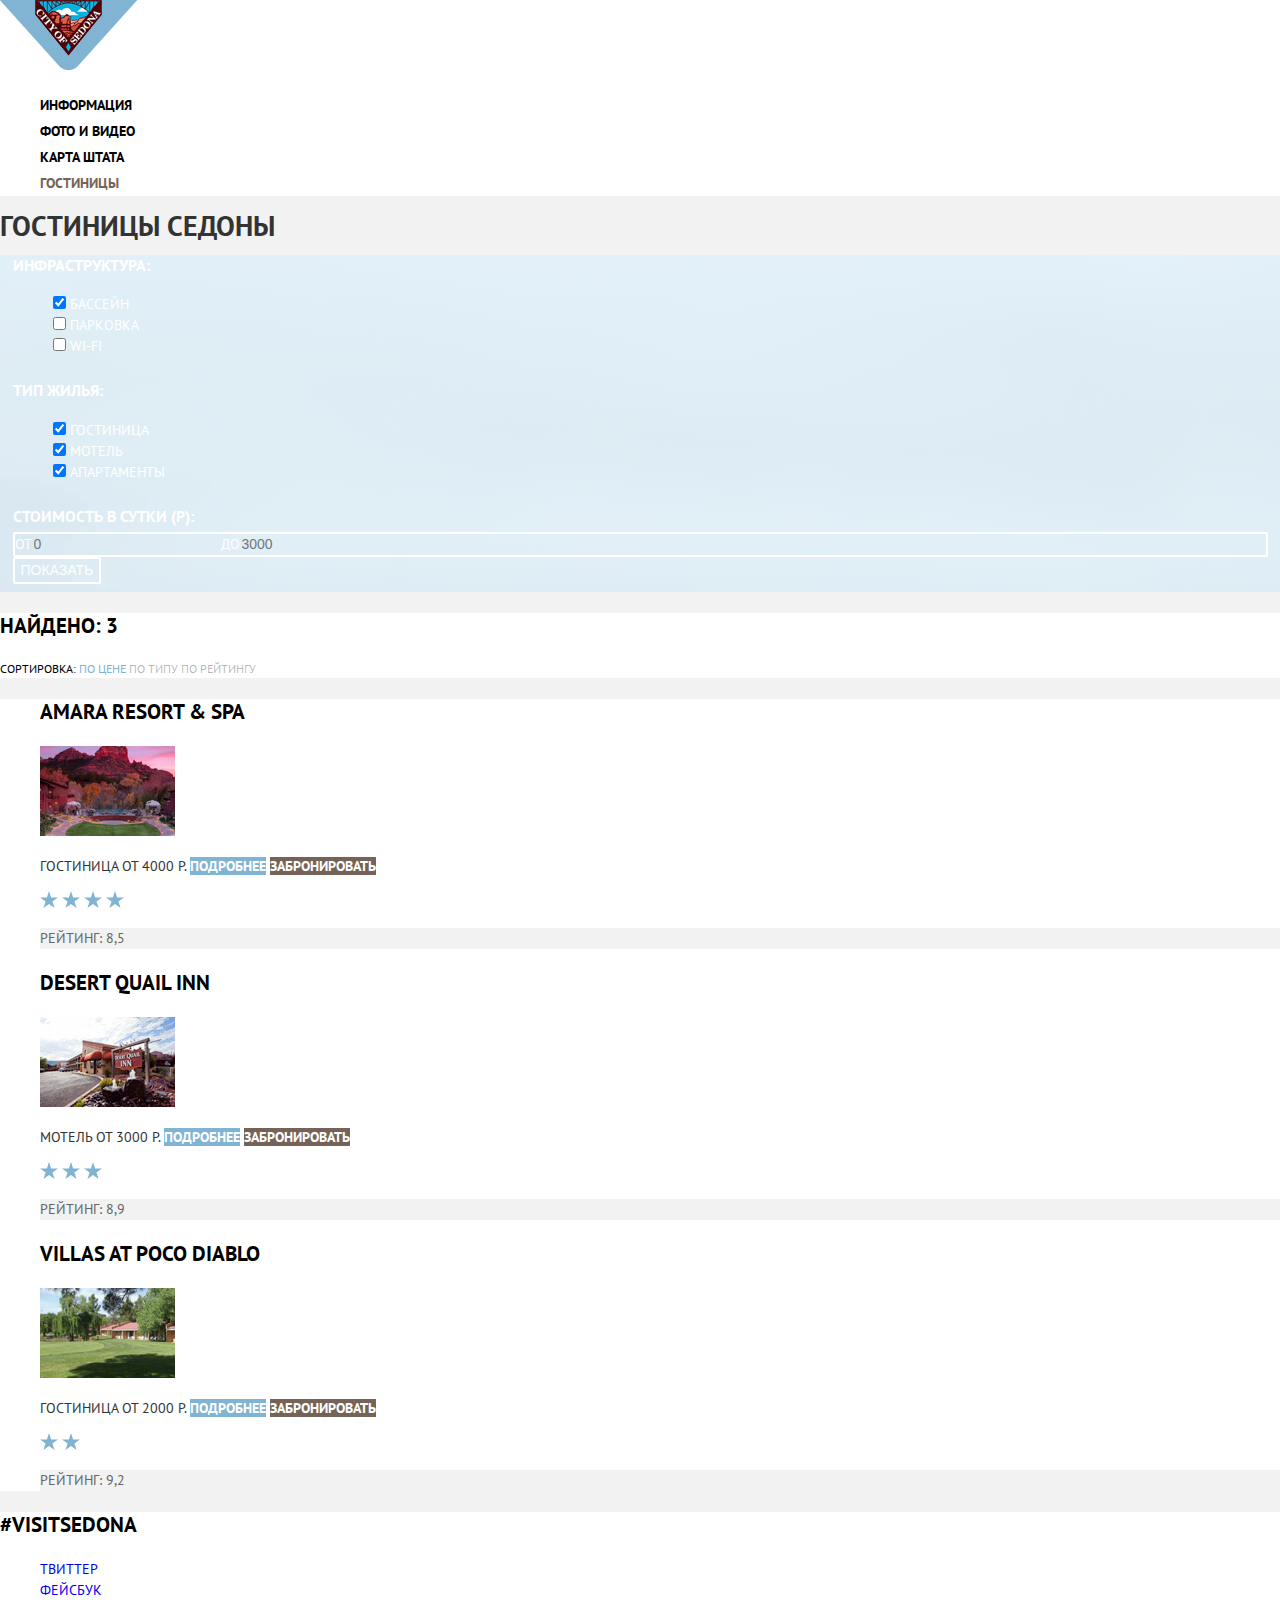
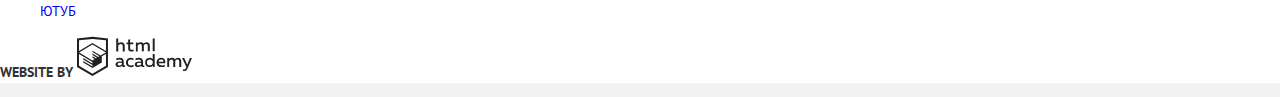
==== hotels.html @ 5ef7c601 "Добавила стили для списка преимуществ, поправила классы, сделала логотип академии инлайновым" ====
<!DOCTYPE html>
<html lang="ru">
  <head>
    <meta charset="utf-8">
    <title>Гостиницы Седоны</title>
    <link href="https://fonts.googleapis.com/css?family=PT+Sans:400,700&amp;subset=cyrillic" rel="stylesheet">
    <link href="css/normalize.css" rel="stylesheet">
    <link href="css/style.css" rel="stylesheet">
  </head>
  <body>
    <header class="main-header">
      <nav class="main-nav">
        <a class="main-header-logo" href="index.html">
          <img src="img/index-logo.png" width="138" height="70" alt="Седона">
        </a>
        <ul class="site-nav">
          <li><a href="#">Информация</a></li>
          <li><a href="#">Фото и видео</a></li>
          <li><a href="#">Карта штата</a></li>
          <li><a class="site-nav-current">Гостиницы</a></li>
        </ul>
      </nav>
    </header>
    <main class="container">
      <h1 class="visually-hidden">Гостиницы Седоны</h1>
      <form class="filter" method="get" action="https://echo.htmlacademy.ru" oninput="priceoutput.value=pricecount.value">
          <fieldset>
            <legend>Инфраструктура:</legend>
            <ul>
              <li class="filter-option">
                <input class="visually-hidden filter-input filter-input-checkbox" type="checkbox" name="pool" id="pool" checked>
                <label for="pool">Бассейн</label>
              </li>
              <li class="filter-option">
                <input class="visually-hidden filter-input filter-input-checkbox" type="checkbox" name="parking" id="parking">
                <label for="parking">Парковка</label>
              </li>
              <li class="filter-option">
                <input class="visually-hidden filter-input filter-input-checkbox" type="checkbox" name="wi-fi" id="wi-fi">
                <label for="wi-fi">Wi-Fi</label>
              </li>
            </ul>
          </fieldset>
          <fieldset>
            <legend>Тип жилья:</legend>
            <ul>
              <li class="filter-option">
                <input class="visually-hidden filter-input filter-input-checkbox" type="checkbox" name="hotel" id="hotel" checked>
                <label for="hotel">Гостиница</label>
              </li>
              <li class="filter-option">
                <input class="visually-hidden filter-input filter-input-checkbox" type="checkbox" name="motel" id="motel" checked>
                <label for="motel">Мотель</label>
              </li>
              <li class="filter-option">
                <input class="visually-hidden filter-input filter-input-checkbox" type="checkbox" name="apartment" id="apartment" checked>
                <label for="apartment">Апартаменты</label>
              </li>
            </ul>
          </fieldset>
          <fieldset>
            <legend>Стоимость в сутки (Р):</legend>
            <div class="prices">
              <label for="min-price">От</label><input type="text" name="min-price" id="min-price" placeholder="0">
              <label for="max-price">До</label><input type="text" name="max-price" id="max-price" placeholder="3000">
            </div>
            <button type="submit" class="filter-button button">Показать</button>
          </fieldset>
        </form>
        <div class="sorting">
          <h3>Найдено: 3</h3>
          <p>Сортировка: <a class="sorting-active" href="#">по цене</a> <a href="#">по типу</a> <a href="#">по рейтингу</a></p>
        </div>
        <ul class ="catalog-list">
          <li class="catalog-item">
            <a href="catalog-item.html">
              <h3 class="catalog-item-caption">Amara Resort &amp; SPA</h3>
              <p class="catalog-item-image">
                <img src="img/amara.jpg" width="135" height="90" alt="Amara Resort &amp; SPA">
              </p>
            </a>
            <p class="catalog-item-price">
              Гостиница от 4000 р.
              <a class="button button-more" href="#">Подробнее</a>
              <a class="button button-book" href="#">Забронировать</a>
            </p>
            <p class="catalog-item-stars">
              <img src="img/star.svg" width="18" height="17" alt="*">
              <img src="img/star.svg" width="18" height="17" alt="*">
              <img src="img/star.svg" width="18" height="17" alt="*">
              <img src="img/star.svg" width="18" height="17" alt="*">
            </p>
            <p class="catalog-item-rating">
              Рейтинг: 8,5
            </p>
          </li>
          <li class="catalog-item">
            <a href="catalog-item.html">
              <h3 class="catalog-item-caption">Desert Quail Inn</h3>
              <p class="catalog-item-image">
                <img src="img/desert.jpg" width="135" height="90" alt="Desert Quail Inn">
              </p>
            </a>
            <p class="catalog-item-price">
              Мотель от 3000 р.
              <a class="button button-more" href="#">Подробнее</a>
              <a class="button button-book" href="#">Забронировать</a>
            </p>
            <p class="catalog-item-stars">
              <img src="img/star.svg" width="18" height="17" alt="*">
              <img src="img/star.svg" width="18" height="17" alt="*">
              <img src="img/star.svg" width="18" height="17" alt="*">
            </p>
            <p class="catalog-item-rating">
              Рейтинг: 8,9
            </p>
          </li>
          <li class="catalog-item">
            <a href="catalog-item.html">
              <h3 class="catalog-item-caption">Villas At Poco Diablo</h3>
              <p class="catalog-item-image">
                <img src="img/villas.jpg" width="135" height="90" alt="Villas At Poco Diablo">
              </p>
            </a>
            <p class="catalog-item-price">
              Гостиница от 2000 р.
              <a class="button button-more" href="#">Подробнее</a>
              <a class="button button-book" href="#">Забронировать</a>
            </p>
            <p class="catalog-item-stars">
              <img src="img/star.svg" width="18" height="17" alt="*">
              <img src="img/star.svg" width="18" height="17" alt="*">
            </p>
            <p class="catalog-item-rating">
              Рейтинг: 9,2
            </p>
          </li>
        </ul>
    </main>
    <footer class="main-footer">
      <p class="footer-hashtag">
        #visitsedona
      </p>
      <div class="footer-social">
        <ul>
          <li><a class="social-button" href="#">Твиттер</a></li>
          <li><a class="social-button" href="#">Фейсбук</a></li>
          <li><a class="social-button" href="#">Ютуб</a></li>
        </ul>
      </div>
      <p class="footer-copyright">
        <b>Website by</b>
        <a href="https://htmlacademy.ru/intensive/htmlcss">
          <svg class="logo-htmlacademy" id="Layer_1" data-name="Layer 1" xmlns="http://www.w3.org/2000/svg" viewBox="0 0 108.08 36.85"><title>logo-htmlacademy-small1</title><path d="M44.61,26.88a2,2,0,0,0,.55-0.1v1.33a3.25,3.25,0,0,1-1.18.21,1.67,1.67,0,0,1-1.67-1,4.84,4.84,0,0,1-3.14,1.08c-1.51,0-2.91-.83-2.91-2.55,0-2.13,2-2.79,3.71-2.79a11.08,11.08,0,0,1,2.17.25v-0.3c0-1-.76-1.77-2.19-1.77a7.42,7.42,0,0,0-3,.64v-1.7a10.21,10.21,0,0,1,3.19-.55c2.36,0,3.81,1.12,3.81,3.65v3a0.54,0.54,0,0,0,.49.59h0.17Zm-6.44-1.13A1.35,1.35,0,0,0,39.63,27h0.11a3.39,3.39,0,0,0,2.41-1V24.58a9.72,9.72,0,0,0-1.81-.21c-1,0-2.16.33-2.16,1.38h0Zm12.36-6.11a5,5,0,0,1,2.57.64V22a4.08,4.08,0,0,0-2.3-.7,2.75,2.75,0,1,0,0,5.49,5,5,0,0,0,2.43-.64v1.71a6.27,6.27,0,0,1-2.76.57A4.21,4.21,0,0,1,46,24.51q0-.21,0-0.41a4.32,4.32,0,0,1,4.18-4.46h0.38Zm12.17,7.24a2,2,0,0,0,.55-0.1v1.33a3.25,3.25,0,0,1-1.18.21,1.67,1.67,0,0,1-1.67-1,4.84,4.84,0,0,1-3.14,1.08c-1.51,0-2.91-.83-2.91-2.55,0-2.13,2-2.79,3.71-2.79a11.08,11.08,0,0,1,2.17.25v-0.3c0-1-.76-1.77-2.19-1.77a7.42,7.42,0,0,0-3,.64v-1.7a10.21,10.21,0,0,1,3.19-.55c2.36,0,3.81,1.12,3.81,3.65v3a0.54,0.54,0,0,0,.49.59h0.17Zm-6.44-1.13A1.35,1.35,0,0,0,57.73,27h0.11a3.39,3.39,0,0,0,2.41-1V24.58a9.72,9.72,0,0,0-1.81-.21c-1.06,0-2.16.33-2.16,1.38h0ZM73,16V28.2H71.35V26.88a3.88,3.88,0,0,1-3.19,1.54,4.4,4.4,0,0,1,0-8.78,3.81,3.81,0,0,1,3,1.3V16H73Zm-4.53,5.22a2.76,2.76,0,1,0,0,5.52A2.86,2.86,0,0,0,71.15,25V23A2.91,2.91,0,0,0,68.49,21.27ZM79,19.64c3.31,0,4.46,2.68,3.92,5.09H76.7c0.21,1.5,1.67,2.11,3.19,2.11a6.11,6.11,0,0,0,2.64-.59v1.6a7.14,7.14,0,0,1-3,.57C77,28.42,74.78,27,74.78,24a4.18,4.18,0,0,1,4-4.39H79Zm0.09,1.54a2.28,2.28,0,0,0-2.44,2.1v0.06H81.3A2,2,0,0,0,79.13,21.18Zm5.73,7V19.87h1.65v1a3.81,3.81,0,0,1,2.78-1.27A2.86,2.86,0,0,1,91.89,21a4.12,4.12,0,0,1,2.91-1.33A3.06,3.06,0,0,1,98,23V28.2h-1.9V23.05a1.59,1.59,0,0,0-1.42-1.75H94.42a2.8,2.8,0,0,0-2.07,1.12V28.2h-1.9V23.05A1.59,1.59,0,0,0,89,21.31H88.8a3,3,0,0,0-2.21,1.29v5.63H84.86Zm21.31-8.33h1.9l-3.91,9.46c-0.9,2.17-2.09,2.86-3.35,2.86a4.76,4.76,0,0,1-1.1-.14V30.46a2.86,2.86,0,0,0,.85.12c0.9,0,1.58-.64,2.07-1.9l0.17-.42-4-8.4h2l2.86,6.29ZM38.73,1.46V6.22a3.81,3.81,0,0,1,2.7-1.14,3.25,3.25,0,0,1,3.44,3.4v5.15H43V8.72a1.81,1.81,0,0,0-1.61-2h-0.3a2.93,2.93,0,0,0-2.32,1.39v5.52h-1.9V1.46h1.9ZM49.94,2.31v3h3V6.91h-3v3.81c0,1.1.5,1.46,1.58,1.46a4.49,4.49,0,0,0,1.69-.33v1.6A6.8,6.8,0,0,1,51,13.8a2.55,2.55,0,0,1-2.86-2.74V6.89H46.58V5.26h1.5V2.74Zm5.4,11.31V5.28H57v1A3.81,3.81,0,0,1,59.77,5a2.86,2.86,0,0,1,2.6,1.33A4.12,4.12,0,0,1,65.28,5,3.06,3.06,0,0,1,68.44,8.4v5.21h-1.9V8.46a1.59,1.59,0,0,0-1.42-1.75H64.89a2.8,2.8,0,0,0-2.07,1.12v5.78h-1.9V8.46A1.59,1.59,0,0,0,59.5,6.71H59.27A3,3,0,0,0,57.06,8v5.63H55.34ZM71.17,1.45H73V13.6H71.17V1.45ZM14.71,0H14.55L0,1.54V28.21l14.55,8.66,14.55-8.66V1.54Zm12.5,27.1L14.55,34.64,1.9,27.12V16.18l12.59,7.5V25L5.86,19.9v1.31l8.68,5.21v1.39L5.87,22.65V24l8.68,5.21,8.75-5.24V18.31L27.2,16V27.12Zm0-12.53-3.48,2-1.6,1L14.51,13v1.31L21,18.23H21l-0.14.09-1,.54-5.37-3.2V17l4.24,2.52-1,.67-3.2-1.9v1.31l2.1,1.24L14.5,22.1,2,14.65,14.51,7.11Zm0-1.32L14.49,5.76,1.91,13.25v-10L14.56,1.92,27.21,3.25v10h0Z" transform="translate(0 -0.02)"/></svg>
        </a>
      </p>
    </footer>
  </body>
</html>
---- css/style.css ----
body {
  margin: 0;
  padding: 0;

  font-family: "PT Sans", "Arial", sans-serif;
  font-size: 14px;
  line-height: 21px;
  font-style: normal;
  font-weight: 400;
  color: #333333;
  text-transform: uppercase;

  background-color: #f2f2f2;
}

/*.visually-hidden {
  position: absolute;

  width: 1px;
  height: 1px;
  margin: -1px;
  border: 0;
  padding: 0;

  clip: rect(0 0 0 0);
  overflow: hidden;
}*/

a {
  text-decoration: none;
}

.main-nav {
  line-height: 26px;
  font-weight: 700;
  color: #000000;

  background-color: #ffffff;
}

.site-nav {
  list-style: none;
}

.site-nav a,
.site-nav a:visited {
  color: #000000;
}

.site-nav a:hover,
.site-nav a:focus {
  color: #81b3d2;
}

.site-nav a:active {
  color: rgba(0, 0, 0, 0.3);
}

a.site-nav-current,
a.site-nav-current:hover,
a.site-nav-current:active {
  color: #766357;
}

.intro b {
  font-size: 21px;
  line-height: 26px;
  font-weight: 700;
  color: #000000;
}

.intro {
  background-color: #ffffff;
}

.intro p {
  line-height: 26px;
}

.features-list {
  list-style: none;
}

.feature-item {
  text-align: center;
}

.feature-item h3 {
  font-style: normal;
  font-weight: bold;
  font-size: 21px;
  line-height: 21px;
  color: #000000;
}

.feature-item-blue,
.feature-item-blue h3 {
  color: #ffffff;
}

.feature-item-blue {
  background-color: #81b3d2;
}

.feature-item-grey {
  background-color: #eeeeee;
}

.feature-item-white {
  background-color: #ffffff;
}

.hotels {
  background-color: #ffffff;
}

.hotels h2 {
  font-size: 30px;
  line-height: 36px;
  font-weight: 700;
  color: #000000;
}

.hotels p {
  line-height: 26px;
}

a.hotel-search {
  font-size: 21px;
  line-height: 26px;
  font-weight: 700;
  color: #ffffff;

  background-color: #766357;
}

a.hotel-search:hover,
a.hotel-search:focus {
  background-color: #604e43;
}

a.hotel-search:active {
  color: rgba(255, 255, 255, 0.3);

  background-color: #503e33;
}

.filter {
  color: #ffffff;

  background-color: #81b3d2;
  background-image: url("../img/filter-bg.jpg");
  background-position: 0 0;
  background-repeat: no-repeat;
}

.filter fieldset {
  border: none;
}

.filter ul {
  list-style: none;
}

.filter legend {
  font-size: 16px;
  line-height: 21px;
  font-weight: 700;
}

.filter-input:hover, {
  color: #ffffff;
}

.filter-input:disabled {
  color: #6a6a6a;
}

.prices {
  border: 2px solid #ffffff;
  border-radius: 2px;
}

.prices input {
  color: #ffffff;

  background: none;
  border: none;
}

.filter-button {
  font-size: 14px;
  line-height: 21px;
  color: #ffffff;
  text-decoration: none;
  text-transform: uppercase;

  background: none;
  border: 2px solid #ffffff;
  border-radius: 2px;
}

.filter-button:hover,
.filter-button:focus {
  color: #000000;
  background: #ffffff;
}

.sorting {
  color: #000000;

  background-color: #ffffff;
}

.sorting h3 {
  font-size: 21px;
  line-height: 26px;
  font-weight: 700;
}

.sorting p {
  font-size: 12px;
  line-height: 18px;
}

.sorting a {
  color: rgba(0, 0, 0, 0.3);
  border-bottom: 1 px dashed ##81b3d2;
}

.sorting a:hover,
.sorting a:focus {
  color: #81b3d2;
  border-bottom: 1 px dashed ##81b3d2;
}

.sorting a:active {
  color: #000000;
}

a.sorting-active {
  color: #81b3d2;
}

.catalog-list {
  list-style: none;

  background-color: #ffffff;
}

.catalog-item h3 {
  font-size: 21px;
  line-height: 26px;
  font-weight: 700;
}

.catalog-item a {
  color: #000000;
}

.catalog-item a:hover,
.catalog-item a:focus {
  color: #81b3d2;
}

.catalog-item a:active {
  color: rgba(0, 0, 0, 0.3);
}

.catalog-item .button {
  color: #ffffff;
  font-weight: 700;
}

.catalog-item .button:visited {
  color: #ffffff;
}

.catalog-item .button:active {
  color: rgba(255, 255, 255, 0.3);
}

.button-more {
  background-color: #81b3d2;
}

.button-more:hover {
  background-color: #669ec0;
}

.button-book {
  background-color: #766357;
}

.button-book:hover {
  background-color: #604e43;
}

.catalog-item-rating {
  color: #666666;

  background-color: #f2f2f2;
}

footer {
  background-color: #ffffff;
}

.footer-hashtag {
  font-size: 21px;
  line-height: 26px;
  font-weight: 700;
  color: #000000;
}

.footer-social ul {
  list-style: none;
}

.logo-htmlacademy {
  width: 115px;
  height: 41px;
  fill: #231f20;
}

.logo-htmlacademy:hover {
  fill: #81b3d2;
}

.logo-htmlacademy:active {
  fill: #bdbbbc;
  opacity: 0.3;
}

.modal-search {
  line-height: 26px;
  font-weight: 700;
  color: #000000;

  background-color: #ffffff;
}

.login-form input[type="text"],
.login-form input[type="number"] {
  font: inherit;
  color: #000000;
  text-transform: uppercase;

  background-color: #f2f2f2;
  border: 2px solid #f2f2f2;
}

.login-form input:hover {
  background-color: #ebebeb;
  border-color: #ebebeb;
}

.login-form input:focus {
  background-color: #ffffff;
  border-color: #e5e5e5;
}

.modal-button {
  font-size: 21px;
  line-height: 26px;
  font-weight: 700;
  color: #ffffff;
  text-decoration: none;
  text-transform: uppercase;

  background-color: #81b3d2;
  border: none;
}

.modal-button:hover,
.modal-button:focus {
  background-color: #669ec0;
}

.modal-button:active {
  color: rgba(255, 255, 255, 0.3);

  background-color: #5496bd;
}
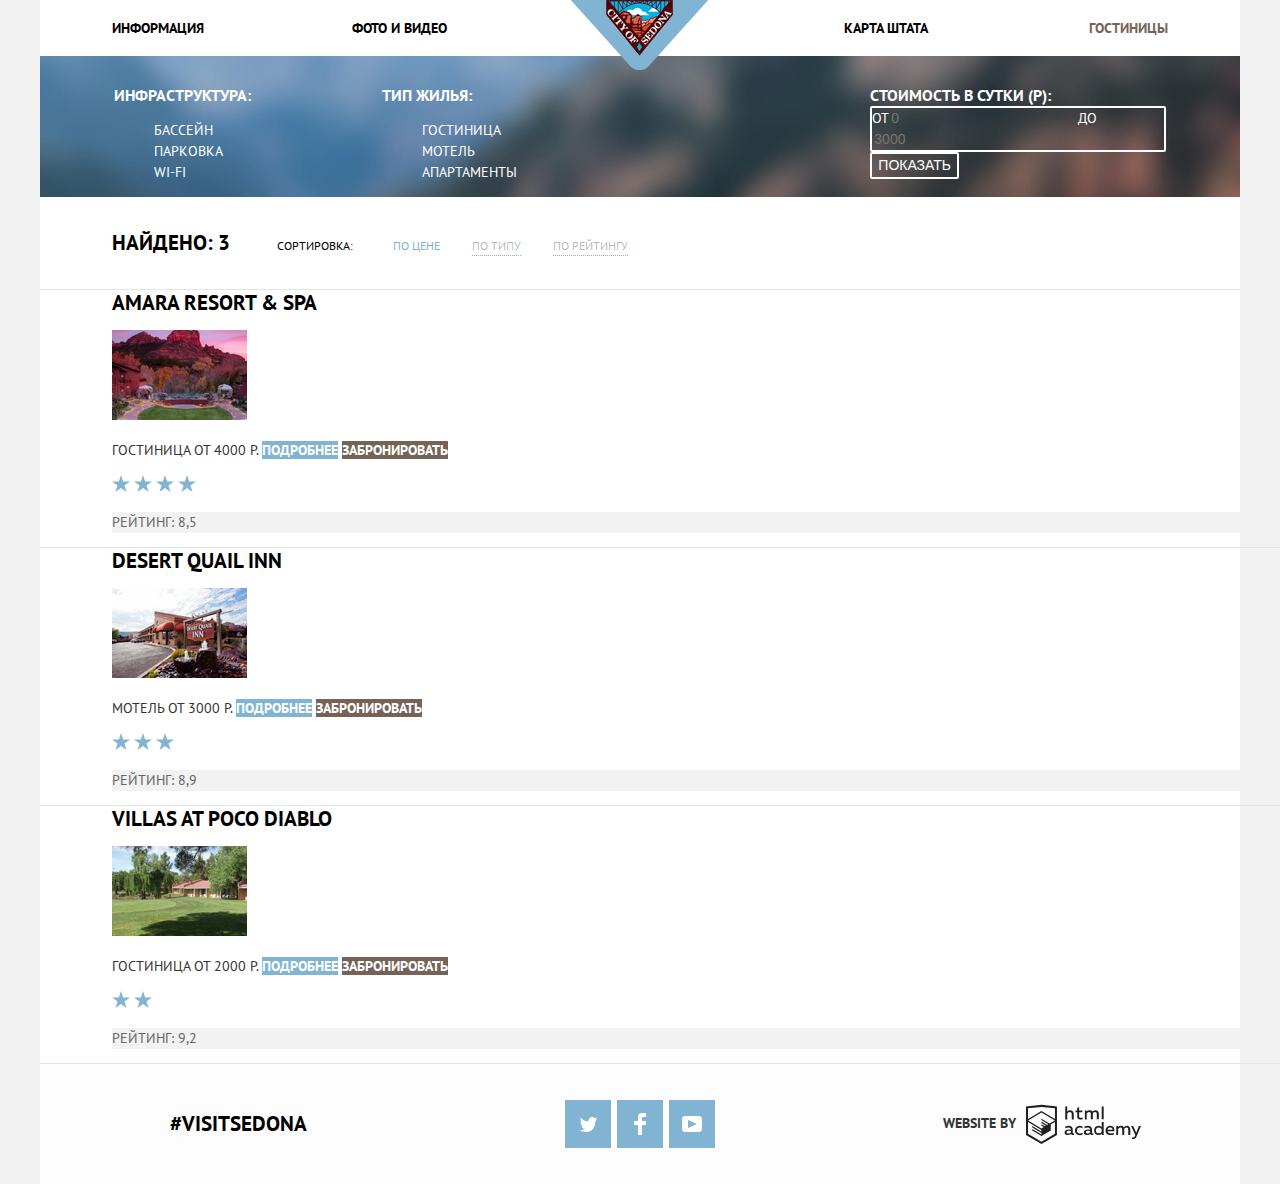
==== commit 09eb492f: "Закончила сетки блоков на странице гостиниц" ====
--- a/hotels.html
+++ b/hotels.html
@@ -143,9 +143,9 @@
       </p>
       <div class="footer-social">
         <ul>
-          <li><a class="social-button" href="#">Твиттер</a></li>
-          <li><a class="social-button" href="#">Фейсбук</a></li>
-          <li><a class="social-button" href="#">Ютуб</a></li>
+          <li><a class="social-button social-button-tw" href="#">Твиттер</a></li>
+          <li><a class="social-button social-button-fb" href="#">Фейсбук</a></li>
+          <li><a class="social-button social-button-yt" href="#">Ютуб</a></li>
         </ul>
       </div>
       <p class="footer-copyright">
--- a/css/style.css
+++ b/css/style.css
@@ -13,7 +13,7 @@
   background-color: #f2f2f2;
 }
 
-/*.visually-hidden {
+.visually-hidden {
   position: absolute;
 
   width: 1px;
@@ -24,22 +24,69 @@
 
   clip: rect(0 0 0 0);
   overflow: hidden;
-}*/
+}
 
 a {
   text-decoration: none;
 }
 
+header {
+  min-width: 768px;
+  max-width: 1200px;
+  margin: 0 auto;
+}
+
 .main-nav {
-  line-height: 26px;
-  font-weight: 700;
-  color: #000000;
-
-  background-color: #ffffff;
+  position: relative;
+  min-height: 56px;
+
+  line-height: 26px;
+  font-weight: 700;
+  color: #000000;
+
+  background-color: #ffffff;
+}
+
+.main-header-logo {
+  display: block;
+  position: absolute;
+  top: 0;
+  left: calc(50% - 69px);
 }
 
 .site-nav {
+  display: flex;
+  justify-content: space-between;
+  align-items: center;
+  min-height: 56px;
+  margin-top: 0;
+  margin-bottom: 0;
+  padding: 0 0;
+
   list-style: none;
+}
+
+.site-nav li {
+  width: 20%;
+}
+
+.site-nav li:first-of-type {
+  margin-left: 6%;
+  margin-right: 0;
+}
+
+.site-nav li:nth-of-type(3){
+  margin-left: 8%;
+  margin-right: 0;
+
+  text-align: right;
+}
+
+.site-nav li:last-of-type {
+  margin-left: 0;
+  margin-right: 6%;
+
+  text-align: right;
 }
 
 .site-nav a,
@@ -62,30 +109,139 @@
   color: #766357;
 }
 
+.intro {
+  text-align: center;
+  padding-bottom: 52px;
+
+  background-color: #ffffff;
+}
+
 .intro b {
+  display: block;
+  margin: 0 auto;
+  margin-bottom: 35px;
+  padding: 0 0;
+  width: 450px;
+
   font-size: 21px;
   line-height: 26px;
   font-weight: 700;
   color: #000000;
 }
 
-.intro {
-  background-color: #ffffff;
-}
-
 .intro p {
-  line-height: 26px;
+  margin: 0 auto;
+  padding: 0 0;
+  line-height: 26px;
+}
+
+.intro::before {
+  content: "";
+  display: block;
+  min-width: 768px;
+  max-width: 1200px;
+  height: 510px;
+  margin-bottom: 63px;
+
+  background-color: #81b3d2;
+  background-image: url("../img/intro-text.png"),
+                    url("../img/intro-shape.png"),
+                    url("../img/intro-bg.jpg");
+  background-size: auto auto,
+                   contain,
+                   cover;
+  background-position: 50% 76px,
+                       50% 100%,
+                       50% 0;
+  background-repeat: no-repeat,
+                     no-repeat,
+                     no-repeat;
 }
 
 .features-list {
+  display: flex;
+  justify-content: center;
+  flex-wrap: wrap;
+  min-width: 768px;
+  max-width: 1200px;
+  margin: 0 auto;
+  padding: 0 0;
+
   list-style: none;
+  background-color: #eeeeee;
+}
+
+.extra-features {
+  display: flex;
+  justify-content: center;
+  min-width: 768px;
+  max-width: 1200px;
+  margin: 0 auto;
+  padding: 0 0;
+
+  list-style: none;
+  background-color: #ffffff;
+}
+
+.features-list::before {
+  content: "";
+  display: block;
+  width: 67%;
+  min-height: 256px;
+
+  background-image: url("../img/item-1.jpg");
+  background-size: cover;
+  background-repeat: no-repeat;
+}
+
+.features-list::after {
+  content: "";
+  display: block;
+  order: 1;
+  width: 67%;
+  min-height: 256px;
+
+  background-image: url("../img/item-2.jpg");
+  background-size: cover;
+  background-repeat: no-repeat;
 }
 
 .feature-item {
+  width: 33%;
+  min-height: 256px;
+
   text-align: center;
 }
 
+.feature-item:first-child {
+  order: -1;
+}
+
+.feature-item:nth-child(2) {
+  width: 100%;
+}
+
+.feature-item:nth-child(3) {
+  order: 2;
+}
+
+.feature-item:nth-child(4) {
+  order: 3;
+}
+
+.feature-item:nth-child(5) {
+  order: 4;
+}
+
+.feature-item:nth-child(6) {
+  order: 5;
+}
+
 .feature-item h3 {
+  margin: 50px auto 0;
+  padding: 0 0;
+  width: 160px;
+
   font-style: normal;
   font-weight: bold;
   font-size: 21px;
@@ -98,6 +254,12 @@
   color: #ffffff;
 }
 
+.feature-item p {
+  margin: 0 0;
+  margin-top: 32px;
+  padding: 0 40px;
+}
+
 .feature-item-blue {
   background-color: #81b3d2;
 }
@@ -106,15 +268,67 @@
   background-color: #eeeeee;
 }
 
-.feature-item-white {
-  background-color: #ffffff;
+.extra-features .feature-item {
+  width: 33%;
+  min-height: 330px;
+
+  background-color: #ffffff;
+}
+
+.extra-features .feature-item h3 {
+  margin-top: 0;
+}
+
+.feature-item-living::before {
+  content: "";
+  display: block;
+  margin: 60px auto 32px;
+  width: 75px;
+  height: 75px;
+
+  background-image: url("../img/icon-1.svg");
+  background-size: contain;
+  background-repeat: no-repeat;
+}
+
+.feature-item-food::before {
+  content: "";
+  display: block;
+  margin: 60px auto 32px;
+  width: 75px;
+  height: 75px;
+
+  background-image: url("../img/icon-3.svg");
+  background-size: contain;
+  background-repeat: no-repeat;
+}
+
+.feature-item-souvenirs::before {
+  content: "";
+  display: block;
+  margin: 60px auto 32px;
+  width: 75px;
+  height: 75px;
+
+  background-image: url("../img/icon-2.svg");
+  background-size: contain;
+  background-repeat: no-repeat;
 }
 
 .hotels {
+  margin: 0 0;
+  padding: 0 0;
+  padding-top: 55px;
+
+  text-align: center;
+
   background-color: #ffffff;
 }
 
 .hotels h2 {
+  margin: 0 0;
+  padding: 0 0;
+
   font-size: 30px;
   line-height: 36px;
   font-weight: 700;
@@ -122,10 +336,21 @@
 }
 
 .hotels p {
+  margin: 30px auto 50px;
+  padding: 0 0;
+  width: 440px;
+
   line-height: 26px;
 }
 
 a.hotel-search {
+  display: block;
+  width: 568px;
+  min-height: 20px;
+  margin: 0 auto;
+  padding: 33px 0;
+  vertical-align: middle;
+
   font-size: 21px;
   line-height: 26px;
   font-weight: 700;
@@ -145,17 +370,63 @@
   background-color: #503e33;
 }
 
+.map {
+  position: relative;
+  margin: 0 0;
+  padding: 0 0;
+  min-width: 768px;
+  max-width: 1200px;
+  min-height: 473px;
+  text-align: center;
+}
+
+.map img {
+  display: block;
+  position: absolute;
+  min-width: 768px;
+  max-width: 1200px;
+  left: 50%;
+  margin-left: -600px;
+  overflow: hidden;
+}
+
+.container {
+  margin: 0 auto;
+  min-width: 768px;
+  max-width: 1200px;
+}
+
 .filter {
+  display: flex;
+  justify-content: left;
+  padding: 29px 6% 0;
+
   color: #ffffff;
 
   background-color: #81b3d2;
   background-image: url("../img/filter-bg.jpg");
-  background-position: 0 0;
+  background-size: cover;
+  background-position: 50% 50%;
   background-repeat: no-repeat;
 }
 
 .filter fieldset {
+  padding: 0 0;
   border: none;
+}
+
+.filter fieldset:first-of-type {
+  width: 160px;
+}
+
+.filter fieldset:nth-of-type(2) {
+  width: 160px;
+  margin-left: 10%;
+}
+
+.filter fieldset:last-of-type {
+  margin-left: auto;
+  width: 28%;
 }
 
 .filter ul {
@@ -177,6 +448,7 @@
 }
 
 .prices {
+  min-width: 218px;
   border: 2px solid #ffffff;
   border-radius: 2px;
 }
@@ -207,48 +479,87 @@
 }
 
 .sorting {
-  color: #000000;
+  display: flex;
+  align-items: baseline;
+  margin: 0 0;
+  padding: 33px 6%;
+
+  color: #000000;
+  border-bottom: 1px solid #e5e5e5;
 
   background-color: #ffffff;
 }
 
 .sorting h3 {
+  margin: 0 0;
+  padding: 0 0;
+  min-width: 150px;
+
   font-size: 21px;
   line-height: 26px;
   font-weight: 700;
 }
 
 .sorting p {
+  display: flex;
+  margin: 0 0;
+  margin-left: 15px;
+  padding: 0 0;
+
   font-size: 12px;
   line-height: 18px;
 }
 
 .sorting a {
+  margin-right: 32px;
+
   color: rgba(0, 0, 0, 0.3);
-  border-bottom: 1 px dashed ##81b3d2;
+  border-bottom: 1px dotted #81b3d2;
+}
+
+.sorting a:first-of-type {
+  margin-left: 40px;
 }
 
 .sorting a:hover,
 .sorting a:focus {
   color: #81b3d2;
-  border-bottom: 1 px dashed ##81b3d2;
+  border-bottom: 1px dotted #81b3d2;
 }
 
 .sorting a:active {
   color: #000000;
+  border-bottom: none;
 }
 
 a.sorting-active {
   color: #81b3d2;
+  border-bottom: none;
 }
 
 .catalog-list {
+  display: flex;
+  flex-direction: column;
+  padding: 0 0;
+  margin: 0 0;
+
   list-style: none;
 
   background-color: #ffffff;
 }
 
+.catalog-item {
+  margin: 0 0;
+  padding: 0 6% 0;
+  width: 100%;
+
+  border-bottom: 1px solid #e5e5e5;
+}
+
 .catalog-item h3 {
+  margin: 0 0;
+  padding: 0 0;
+
   font-size: 21px;
   line-height: 26px;
   font-weight: 700;
@@ -303,23 +614,95 @@
 }
 
 footer {
-  background-color: #ffffff;
+  display: flex;
+  justify-content: space-between;
+  align-items: center;
+  min-height: 120px;
+  min-width: 768px;
+  max-width: 1200px;
+  margin: 0 auto;
+  padding: 0 0;
+
+  background-color: rgba(254, 254, 254, 0.9);
 }
 
 .footer-hashtag {
+  width: 33%;
+  text-align: center;
+  margin: 0 0;
+
   font-size: 21px;
   line-height: 26px;
   font-weight: 700;
   color: #000000;
 }
 
+.footer-social {
+  width: 33%;
+  text-align: center;
+  margin: 0 0;
+}
+
 .footer-social ul {
+  display: flex;
+  justify-content: center;
+  padding: 0 0;
+  margin: 0 0;
+
+  font-size: 0;
   list-style: none;
+}
+
+.footer-social li{
+  margin-right: 6px;
+}
+
+.footer-social li:last-of-type {
+  margin-right: 0;
+}
+
+.social-button {
+  display: block;
+  width: 46px;
+  height: 48px;
+
+  background-color: #81b3d2;
+  background-position: 50% 50%;
+  background-repeat: no-repeat;
+}
+
+.social-button-tw {
+  background-image: url("../img/twitter.svg");
+}
+
+.social-button-fb {
+  background-image: url("../img/fb-icon.svg");
+}
+
+.social-button-yt {
+  background-image: url("../img/youtube.svg");
+}
+
+.social-button:hover {
+  background-color:  #669ec0;
+}
+
+.social-button:active {
+  background-color: #5496bd;
+}
+
+.footer-copyright {
+  width: 33%;
+  text-align: center;
+  margin: 0 0;
 }
 
 .logo-htmlacademy {
   width: 115px;
   height: 41px;
+  margin-left: 6px;
+  vertical-align: middle;
+
   fill: #231f20;
 }
 
@@ -333,6 +716,10 @@
 }
 
 .modal-search {
+  margin: 0 auto;
+  padding: 55px 0;
+  width: 568px;
+
   line-height: 26px;
   font-weight: 700;
   color: #000000;
@@ -342,6 +729,8 @@
 
 .login-form input[type="text"],
 .login-form input[type="number"] {
+  margin-bottom: 30px;
+
   font: inherit;
   color: #000000;
   text-transform: uppercase;
@@ -361,6 +750,10 @@
 }
 
 .modal-button {
+  width: 458px;
+  margin: 0 auto;
+  padding: 19px 0;
+
   font-size: 21px;
   line-height: 26px;
   font-weight: 700;
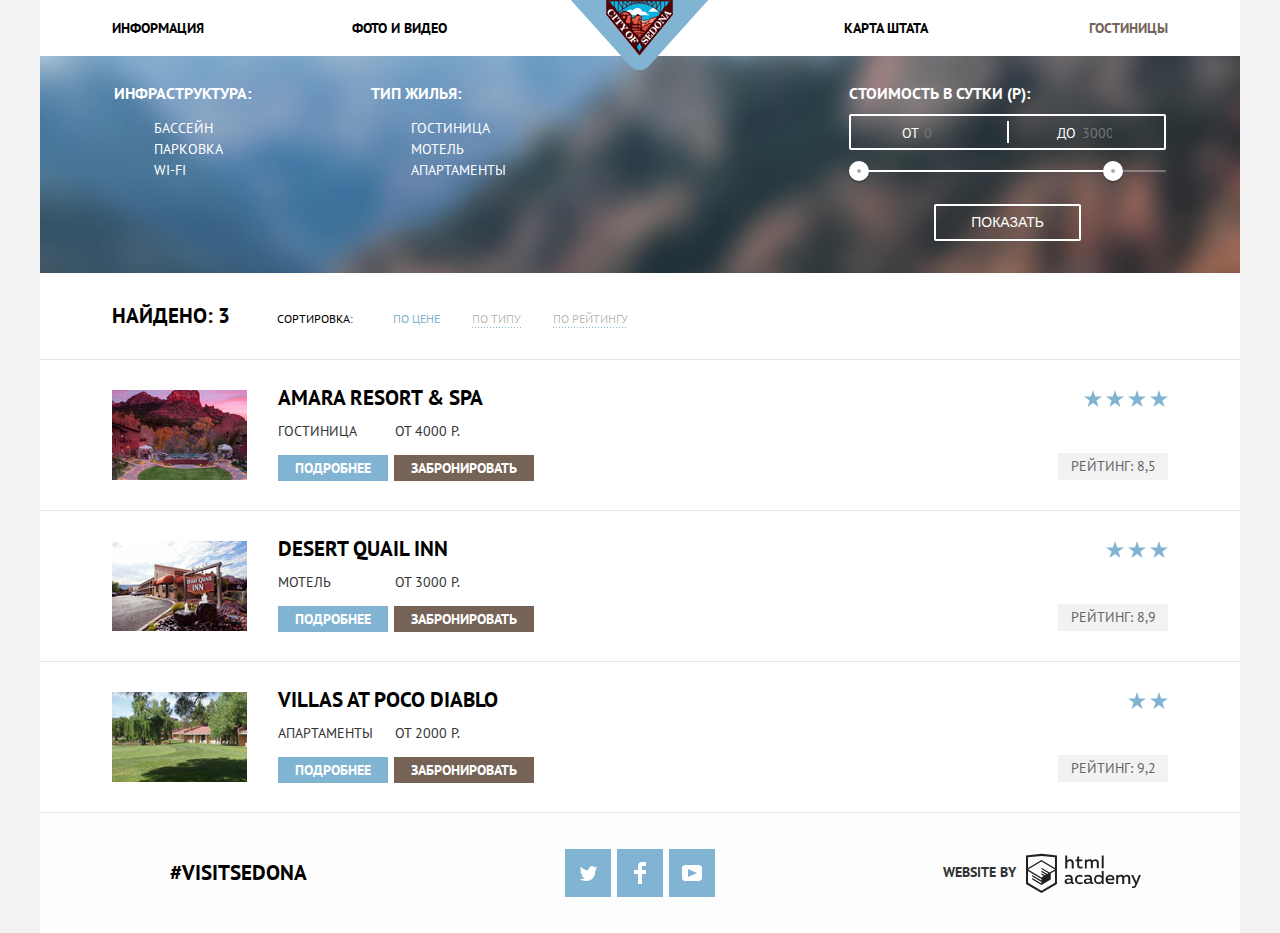
==== commit c74dabb8: "Доделала окно формы, сделала верстку страницы гостиниц" ====
--- a/hotels.html
+++ b/hotels.html
@@ -21,7 +21,7 @@
         </ul>
       </nav>
     </header>
-    <main class="container">
+    <main class="container hotels-container">
       <h1 class="visually-hidden">Гостиницы Седоны</h1>
       <form class="filter" method="get" action="https://echo.htmlacademy.ru" oninput="priceoutput.value=pricecount.value">
           <fieldset>
@@ -58,11 +58,18 @@
               </li>
             </ul>
           </fieldset>
-          <fieldset>
+          <fieldset class="filter-range">
             <legend>Стоимость в сутки (Р):</legend>
-            <div class="prices">
-              <label for="min-price">От</label><input type="text" name="min-price" id="min-price" placeholder="0">
-              <label for="max-price">До</label><input type="text" name="max-price" id="max-price" placeholder="3000">
+            <div class="price-controls">
+              <label class="min-price">От <input type="text" name="min-price" placeholder="0"></label>
+              <label class="max-price">До <input type="text" name="max-price" placeholder="3000"></label>
+            </div>
+            <div class="range-controls">
+              <div class="scale">
+                <div class="bar"></div>
+              </div>
+              <div class="range-toggle range-toggle-min"></div>
+              <div class="range-toggle range-toggle-max"></div>
             </div>
             <button type="submit" class="filter-button button">Показать</button>
           </fieldset>
@@ -73,87 +80,126 @@
         </div>
         <ul class ="catalog-list">
           <li class="catalog-item">
-            <a href="catalog-item.html">
-              <h3 class="catalog-item-caption">Amara Resort &amp; SPA</h3>
-              <p class="catalog-item-image">
-                <img src="img/amara.jpg" width="135" height="90" alt="Amara Resort &amp; SPA">
-              </p>
-            </a>
-            <p class="catalog-item-price">
-              Гостиница от 4000 р.
-              <a class="button button-more" href="#">Подробнее</a>
-              <a class="button button-book" href="#">Забронировать</a>
-            </p>
-            <p class="catalog-item-stars">
-              <img src="img/star.svg" width="18" height="17" alt="*">
-              <img src="img/star.svg" width="18" height="17" alt="*">
-              <img src="img/star.svg" width="18" height="17" alt="*">
-              <img src="img/star.svg" width="18" height="17" alt="*">
-            </p>
-            <p class="catalog-item-rating">
-              Рейтинг: 8,5
-            </p>
+            <div class="item-wrapper">
+              <a href="catalog-item.html">
+                <h3 class="catalog-item-caption">Amara Resort &amp; SPA</h3>
+                <p class="catalog-item-image">
+                  <img src="img/amara.jpg" width="135" height="90" alt="Amara Resort &amp; SPA">
+                </p>
+              </a>
+              <p class="catalog-item-price">
+                <span>Гостиница</span> <span>от 4000 р.</span>
+              </p>
+              <div class="buttons-wrapper">
+                <a class="button button-more" href="#">Подробнее</a>
+                <a class="button button-book" href="#">Забронировать</a>
+              </div>
+            </div>
+            <div class="raiting-wrapper">
+              <p class="catalog-item-stars">
+                <img src="img/star.svg" width="18" height="17" alt="*">
+                <img src="img/star.svg" width="18" height="17" alt="*">
+                <img src="img/star.svg" width="18" height="17" alt="*">
+                <img src="img/star.svg" width="18" height="17" alt="*">
+              </p>
+              <p class="catalog-item-rating">
+                Рейтинг: 8,5
+              </p>
+            </div>
           </li>
           <li class="catalog-item">
-            <a href="catalog-item.html">
-              <h3 class="catalog-item-caption">Desert Quail Inn</h3>
-              <p class="catalog-item-image">
-                <img src="img/desert.jpg" width="135" height="90" alt="Desert Quail Inn">
-              </p>
-            </a>
-            <p class="catalog-item-price">
-              Мотель от 3000 р.
-              <a class="button button-more" href="#">Подробнее</a>
-              <a class="button button-book" href="#">Забронировать</a>
-            </p>
-            <p class="catalog-item-stars">
-              <img src="img/star.svg" width="18" height="17" alt="*">
-              <img src="img/star.svg" width="18" height="17" alt="*">
-              <img src="img/star.svg" width="18" height="17" alt="*">
-            </p>
-            <p class="catalog-item-rating">
-              Рейтинг: 8,9
-            </p>
+            <div class="item-wrapper">
+              <a href="catalog-item.html">
+                <h3 class="catalog-item-caption">Desert Quail Inn</h3>
+                <p class="catalog-item-image">
+                  <img src="img/desert.jpg" width="135" height="90" alt="Desert Quail Inn">
+                </p>
+              </a>
+              <p class="catalog-item-price">
+                <span>Мотель</span> <span>от 3000 р.</span>
+              </p>
+              <div class="buttons-wrapper">
+                <a class="button button-more" href="#">Подробнее</a>
+                <a class="button button-book" href="#">Забронировать</a>
+              </div>
+            </div>
+            <div class="raiting-wrapper">
+              <p class="catalog-item-stars">
+                <img src="img/star.svg" width="18" height="17" alt="*">
+                <img src="img/star.svg" width="18" height="17" alt="*">
+                <img src="img/star.svg" width="18" height="17" alt="*">
+              </p>
+              <p class="catalog-item-rating">
+                Рейтинг: 8,9
+              </p>
+            </div>
           </li>
           <li class="catalog-item">
-            <a href="catalog-item.html">
-              <h3 class="catalog-item-caption">Villas At Poco Diablo</h3>
-              <p class="catalog-item-image">
-                <img src="img/villas.jpg" width="135" height="90" alt="Villas At Poco Diablo">
-              </p>
-            </a>
-            <p class="catalog-item-price">
-              Гостиница от 2000 р.
-              <a class="button button-more" href="#">Подробнее</a>
-              <a class="button button-book" href="#">Забронировать</a>
-            </p>
-            <p class="catalog-item-stars">
-              <img src="img/star.svg" width="18" height="17" alt="*">
-              <img src="img/star.svg" width="18" height="17" alt="*">
-            </p>
-            <p class="catalog-item-rating">
-              Рейтинг: 9,2
-            </p>
+            <div class="item-wrapper">
+              <a href="catalog-item.html">
+                <h3 class="catalog-item-caption">Villas At Poco Diablo</h3>
+                <p class="catalog-item-image">
+                  <img src="img/villas.jpg" width="135" height="90" alt="Villas At Poco Diablo">
+                </p>
+              </a>
+              <p class="catalog-item-price">
+                <span>Апартаменты</span> <span>от 2000 р.</span>
+              </p>
+              <div class="buttons-wrapper">
+                <a class="button button-more" href="#">Подробнее</a>
+                <a class="button button-book" href="#">Забронировать</a>
+              </div>
+            </div>
+            <div class="raiting-wrapper">
+              <p class="catalog-item-stars">
+                <img src="img/star.svg" width="18" height="17" alt="*">
+                <img src="img/star.svg" width="18" height="17" alt="*">
+              </p>
+              <p class="catalog-item-rating">
+                Рейтинг: 9,2
+              </p>
+            </div>
           </li>
         </ul>
     </main>
-    <footer class="main-footer">
-      <p class="footer-hashtag">
-        #visitsedona
-      </p>
-      <div class="footer-social">
-        <ul>
-          <li><a class="social-button social-button-tw" href="#">Твиттер</a></li>
-          <li><a class="social-button social-button-fb" href="#">Фейсбук</a></li>
-          <li><a class="social-button social-button-yt" href="#">Ютуб</a></li>
-        </ul>
-      </div>
-      <p class="footer-copyright">
-        <b>Website by</b>
-        <a href="https://htmlacademy.ru/intensive/htmlcss">
-          <svg class="logo-htmlacademy" id="Layer_1" data-name="Layer 1" xmlns="http://www.w3.org/2000/svg" viewBox="0 0 108.08 36.85"><title>logo-htmlacademy-small1</title><path d="M44.61,26.88a2,2,0,0,0,.55-0.1v1.33a3.25,3.25,0,0,1-1.18.21,1.67,1.67,0,0,1-1.67-1,4.84,4.84,0,0,1-3.14,1.08c-1.51,0-2.91-.83-2.91-2.55,0-2.13,2-2.79,3.71-2.79a11.08,11.08,0,0,1,2.17.25v-0.3c0-1-.76-1.77-2.19-1.77a7.42,7.42,0,0,0-3,.64v-1.7a10.21,10.21,0,0,1,3.19-.55c2.36,0,3.81,1.12,3.81,3.65v3a0.54,0.54,0,0,0,.49.59h0.17Zm-6.44-1.13A1.35,1.35,0,0,0,39.63,27h0.11a3.39,3.39,0,0,0,2.41-1V24.58a9.72,9.72,0,0,0-1.81-.21c-1,0-2.16.33-2.16,1.38h0Zm12.36-6.11a5,5,0,0,1,2.57.64V22a4.08,4.08,0,0,0-2.3-.7,2.75,2.75,0,1,0,0,5.49,5,5,0,0,0,2.43-.64v1.71a6.27,6.27,0,0,1-2.76.57A4.21,4.21,0,0,1,46,24.51q0-.21,0-0.41a4.32,4.32,0,0,1,4.18-4.46h0.38Zm12.17,7.24a2,2,0,0,0,.55-0.1v1.33a3.25,3.25,0,0,1-1.18.21,1.67,1.67,0,0,1-1.67-1,4.84,4.84,0,0,1-3.14,1.08c-1.51,0-2.91-.83-2.91-2.55,0-2.13,2-2.79,3.71-2.79a11.08,11.08,0,0,1,2.17.25v-0.3c0-1-.76-1.77-2.19-1.77a7.42,7.42,0,0,0-3,.64v-1.7a10.21,10.21,0,0,1,3.19-.55c2.36,0,3.81,1.12,3.81,3.65v3a0.54,0.54,0,0,0,.49.59h0.17Zm-6.44-1.13A1.35,1.35,0,0,0,57.73,27h0.11a3.39,3.39,0,0,0,2.41-1V24.58a9.72,9.72,0,0,0-1.81-.21c-1.06,0-2.16.33-2.16,1.38h0ZM73,16V28.2H71.35V26.88a3.88,3.88,0,0,1-3.19,1.54,4.4,4.4,0,0,1,0-8.78,3.81,3.81,0,0,1,3,1.3V16H73Zm-4.53,5.22a2.76,2.76,0,1,0,0,5.52A2.86,2.86,0,0,0,71.15,25V23A2.91,2.91,0,0,0,68.49,21.27ZM79,19.64c3.31,0,4.46,2.68,3.92,5.09H76.7c0.21,1.5,1.67,2.11,3.19,2.11a6.11,6.11,0,0,0,2.64-.59v1.6a7.14,7.14,0,0,1-3,.57C77,28.42,74.78,27,74.78,24a4.18,4.18,0,0,1,4-4.39H79Zm0.09,1.54a2.28,2.28,0,0,0-2.44,2.1v0.06H81.3A2,2,0,0,0,79.13,21.18Zm5.73,7V19.87h1.65v1a3.81,3.81,0,0,1,2.78-1.27A2.86,2.86,0,0,1,91.89,21a4.12,4.12,0,0,1,2.91-1.33A3.06,3.06,0,0,1,98,23V28.2h-1.9V23.05a1.59,1.59,0,0,0-1.42-1.75H94.42a2.8,2.8,0,0,0-2.07,1.12V28.2h-1.9V23.05A1.59,1.59,0,0,0,89,21.31H88.8a3,3,0,0,0-2.21,1.29v5.63H84.86Zm21.31-8.33h1.9l-3.91,9.46c-0.9,2.17-2.09,2.86-3.35,2.86a4.76,4.76,0,0,1-1.1-.14V30.46a2.86,2.86,0,0,0,.85.12c0.9,0,1.58-.64,2.07-1.9l0.17-.42-4-8.4h2l2.86,6.29ZM38.73,1.46V6.22a3.81,3.81,0,0,1,2.7-1.14,3.25,3.25,0,0,1,3.44,3.4v5.15H43V8.72a1.81,1.81,0,0,0-1.61-2h-0.3a2.93,2.93,0,0,0-2.32,1.39v5.52h-1.9V1.46h1.9ZM49.94,2.31v3h3V6.91h-3v3.81c0,1.1.5,1.46,1.58,1.46a4.49,4.49,0,0,0,1.69-.33v1.6A6.8,6.8,0,0,1,51,13.8a2.55,2.55,0,0,1-2.86-2.74V6.89H46.58V5.26h1.5V2.74Zm5.4,11.31V5.28H57v1A3.81,3.81,0,0,1,59.77,5a2.86,2.86,0,0,1,2.6,1.33A4.12,4.12,0,0,1,65.28,5,3.06,3.06,0,0,1,68.44,8.4v5.21h-1.9V8.46a1.59,1.59,0,0,0-1.42-1.75H64.89a2.8,2.8,0,0,0-2.07,1.12v5.78h-1.9V8.46A1.59,1.59,0,0,0,59.5,6.71H59.27A3,3,0,0,0,57.06,8v5.63H55.34ZM71.17,1.45H73V13.6H71.17V1.45ZM14.71,0H14.55L0,1.54V28.21l14.55,8.66,14.55-8.66V1.54Zm12.5,27.1L14.55,34.64,1.9,27.12V16.18l12.59,7.5V25L5.86,19.9v1.31l8.68,5.21v1.39L5.87,22.65V24l8.68,5.21,8.75-5.24V18.31L27.2,16V27.12Zm0-12.53-3.48,2-1.6,1L14.51,13v1.31L21,18.23H21l-0.14.09-1,.54-5.37-3.2V17l4.24,2.52-1,.67-3.2-1.9v1.31l2.1,1.24L14.5,22.1,2,14.65,14.51,7.11Zm0-1.32L14.49,5.76,1.91,13.25v-10L14.56,1.92,27.21,3.25v10h0Z" transform="translate(0 -0.02)"/></svg>
-        </a>
-      </p>
-    </footer>
+    <div class="footer-wrapper">
+      <footer class="main-footer">
+        <p class="footer-hashtag">
+          #visitsedona
+        </p>
+        <div class="footer-social">
+          <ul>
+            <li>
+              <a class="social-button" href="#">
+                <span class="visually-hidden">Твиттер</span>
+                <svg xmlns="http://www.w3.org/2000/svg" xmlns:xlink="http://www.w3.org/1999/xlink" width="17" height="15" viewBox="0 0 17 15">
+                  <path fill="#FFF" d="M10.95.144c1.685-.496 2.984.27 3.577 1.179.673-.231 1.331-.481 2.011-.708a2.345 2.345 0 0 1-.857 1.768c.685.17 1.304-.491 1.304-.491-.169 1-1.006 1.788-1.563 2.024-.231 6.75-3.175 11.217-10.077 11.082h-.446c-.41 0-4.164-.46-4.898-1.887 2.271.196 3.893-.422 4.693-1.177-.96-.3-2.679-.477-2.979-2.95.349.106.564.228 1.19.119C1.705 8.247.374 7.53.448 5.33c.285.328 1.067.536 1.34.472C1.085 5.561-.182 2.442.894.85c1.818 1.854 3.735 3.606 7.152 3.773C8.254 2.33 9.183.793 10.95.144z"/>
+                </svg>
+              </a>
+            </li>
+            <li>
+              <a class="social-button" href="#"><span class="visually-hidden">Фейсбук</span>
+                <svg xmlns="http://www.w3.org/2000/svg" width="12" height="22" viewBox="0 0 12 22">
+                  <path fill="#FFF" d="M12 4V0H8a4 4 0 0 0-4 4v4H0v4h4v10h4V12h4V8H8V4h4z"/>
+                </svg>
+              </a>
+            </li>
+            <li>
+              <a class="social-button" href="#"><span class="visually-hidden">Ютуб</span>
+                <svg xmlns="http://www.w3.org/2000/svg" xmlns:xlink="http://www.w3.org/1999/xlink" width="20" height="16" viewBox="0 0 20 16">
+                  <path fill="#FFF" d="M17 0H3C1.35 0 0 1.35 0 3v10c0 1.65 1.35 3 3 3h14c1.65 0 3-1.35 3-3V3c0-1.65-1.35-3-3-3zM6.027 11.998V4.002L15.014 8l-8.987 3.998z"/>
+                </svg>
+              </a>
+            </li>
+          </ul>
+        </div>
+        <p class="footer-copyright">
+          <b>Website by</b>
+          <a href="https://htmlacademy.ru/intensive/htmlcss">
+            <svg class="logo-htmlacademy" id="Layer_1" data-name="Layer 1" xmlns="http://www.w3.org/2000/svg" viewBox="0 0 108.08 36.85"><title>logo-htmlacademy-small1</title><path d="M44.61,26.88a2,2,0,0,0,.55-0.1v1.33a3.25,3.25,0,0,1-1.18.21,1.67,1.67,0,0,1-1.67-1,4.84,4.84,0,0,1-3.14,1.08c-1.51,0-2.91-.83-2.91-2.55,0-2.13,2-2.79,3.71-2.79a11.08,11.08,0,0,1,2.17.25v-0.3c0-1-.76-1.77-2.19-1.77a7.42,7.42,0,0,0-3,.64v-1.7a10.21,10.21,0,0,1,3.19-.55c2.36,0,3.81,1.12,3.81,3.65v3a0.54,0.54,0,0,0,.49.59h0.17Zm-6.44-1.13A1.35,1.35,0,0,0,39.63,27h0.11a3.39,3.39,0,0,0,2.41-1V24.58a9.72,9.72,0,0,0-1.81-.21c-1,0-2.16.33-2.16,1.38h0Zm12.36-6.11a5,5,0,0,1,2.57.64V22a4.08,4.08,0,0,0-2.3-.7,2.75,2.75,0,1,0,0,5.49,5,5,0,0,0,2.43-.64v1.71a6.27,6.27,0,0,1-2.76.57A4.21,4.21,0,0,1,46,24.51q0-.21,0-0.41a4.32,4.32,0,0,1,4.18-4.46h0.38Zm12.17,7.24a2,2,0,0,0,.55-0.1v1.33a3.25,3.25,0,0,1-1.18.21,1.67,1.67,0,0,1-1.67-1,4.84,4.84,0,0,1-3.14,1.08c-1.51,0-2.91-.83-2.91-2.55,0-2.13,2-2.79,3.71-2.79a11.08,11.08,0,0,1,2.17.25v-0.3c0-1-.76-1.77-2.19-1.77a7.42,7.42,0,0,0-3,.64v-1.7a10.21,10.21,0,0,1,3.19-.55c2.36,0,3.81,1.12,3.81,3.65v3a0.54,0.54,0,0,0,.49.59h0.17Zm-6.44-1.13A1.35,1.35,0,0,0,57.73,27h0.11a3.39,3.39,0,0,0,2.41-1V24.58a9.72,9.72,0,0,0-1.81-.21c-1.06,0-2.16.33-2.16,1.38h0ZM73,16V28.2H71.35V26.88a3.88,3.88,0,0,1-3.19,1.54,4.4,4.4,0,0,1,0-8.78,3.81,3.81,0,0,1,3,1.3V16H73Zm-4.53,5.22a2.76,2.76,0,1,0,0,5.52A2.86,2.86,0,0,0,71.15,25V23A2.91,2.91,0,0,0,68.49,21.27ZM79,19.64c3.31,0,4.46,2.68,3.92,5.09H76.7c0.21,1.5,1.67,2.11,3.19,2.11a6.11,6.11,0,0,0,2.64-.59v1.6a7.14,7.14,0,0,1-3,.57C77,28.42,74.78,27,74.78,24a4.18,4.18,0,0,1,4-4.39H79Zm0.09,1.54a2.28,2.28,0,0,0-2.44,2.1v0.06H81.3A2,2,0,0,0,79.13,21.18Zm5.73,7V19.87h1.65v1a3.81,3.81,0,0,1,2.78-1.27A2.86,2.86,0,0,1,91.89,21a4.12,4.12,0,0,1,2.91-1.33A3.06,3.06,0,0,1,98,23V28.2h-1.9V23.05a1.59,1.59,0,0,0-1.42-1.75H94.42a2.8,2.8,0,0,0-2.07,1.12V28.2h-1.9V23.05A1.59,1.59,0,0,0,89,21.31H88.8a3,3,0,0,0-2.21,1.29v5.63H84.86Zm21.31-8.33h1.9l-3.91,9.46c-0.9,2.17-2.09,2.86-3.35,2.86a4.76,4.76,0,0,1-1.1-.14V30.46a2.86,2.86,0,0,0,.85.12c0.9,0,1.58-.64,2.07-1.9l0.17-.42-4-8.4h2l2.86,6.29ZM38.73,1.46V6.22a3.81,3.81,0,0,1,2.7-1.14,3.25,3.25,0,0,1,3.44,3.4v5.15H43V8.72a1.81,1.81,0,0,0-1.61-2h-0.3a2.93,2.93,0,0,0-2.32,1.39v5.52h-1.9V1.46h1.9ZM49.94,2.31v3h3V6.91h-3v3.81c0,1.1.5,1.46,1.58,1.46a4.49,4.49,0,0,0,1.69-.33v1.6A6.8,6.8,0,0,1,51,13.8a2.55,2.55,0,0,1-2.86-2.74V6.89H46.58V5.26h1.5V2.74Zm5.4,11.31V5.28H57v1A3.81,3.81,0,0,1,59.77,5a2.86,2.86,0,0,1,2.6,1.33A4.12,4.12,0,0,1,65.28,5,3.06,3.06,0,0,1,68.44,8.4v5.21h-1.9V8.46a1.59,1.59,0,0,0-1.42-1.75H64.89a2.8,2.8,0,0,0-2.07,1.12v5.78h-1.9V8.46A1.59,1.59,0,0,0,59.5,6.71H59.27A3,3,0,0,0,57.06,8v5.63H55.34ZM71.17,1.45H73V13.6H71.17V1.45ZM14.71,0H14.55L0,1.54V28.21l14.55,8.66,14.55-8.66V1.54Zm12.5,27.1L14.55,34.64,1.9,27.12V16.18l12.59,7.5V25L5.86,19.9v1.31l8.68,5.21v1.39L5.87,22.65V24l8.68,5.21,8.75-5.24V18.31L27.2,16V27.12Zm0-12.53-3.48,2-1.6,1L14.51,13v1.31L21,18.23H21l-0.14.09-1,.54-5.37-3.2V17l4.24,2.52-1,.67-3.2-1.9v1.31l2.1,1.24L14.5,22.1,2,14.65,14.51,7.11Zm0-1.32L14.49,5.76,1.91,13.25v-10L14.56,1.92,27.21,3.25v10h0Z" transform="translate(0 -0.02)"/></svg>
+          </a>
+        </p>
+      </footer>
+    </div>
   </body>
 </html>
--- a/css/style.css
+++ b/css/style.css
@@ -13,7 +13,9 @@
   background-color: #f2f2f2;
 }
 
-.visually-hidden {
+.visually-hidden:not(:focus):not(:active),
+input[type="checkbox"].visually-hidden,
+input[type="radio"].visually-hidden {
   position: absolute;
 
   width: 1px;
@@ -22,12 +24,20 @@
   border: 0;
   padding: 0;
 
+  white-space: nowrap;
+
+  clip-path: inset(100%);
   clip: rect(0 0 0 0);
   overflow: hidden;
 }
 
 a {
   text-decoration: none;
+}
+
+img {
+  max-width: 100%;
+  height: auto;
 }
 
 header {
@@ -111,7 +121,7 @@
 
 .intro {
   text-align: center;
-  padding-bottom: 52px;
+  padding-bottom: 50px;
 
   background-color: #ffffff;
 }
@@ -119,7 +129,7 @@
 .intro b {
   display: block;
   margin: 0 auto;
-  margin-bottom: 35px;
+  margin-bottom: 30px;
   padding: 0 0;
   width: 450px;
 
@@ -140,8 +150,8 @@
   display: block;
   min-width: 768px;
   max-width: 1200px;
-  height: 510px;
-  margin-bottom: 63px;
+  height: 508px;
+  margin-bottom: 60px;
 
   background-color: #81b3d2;
   background-image: url("../img/intro-text.png"),
@@ -192,6 +202,7 @@
   background-image: url("../img/item-1.jpg");
   background-size: cover;
   background-repeat: no-repeat;
+  background-position: 50% 50%;
 }
 
 .features-list::after {
@@ -204,6 +215,7 @@
   background-image: url("../img/item-2.jpg");
   background-size: cover;
   background-repeat: no-repeat;
+  background-position: 50% 50%;
 }
 
 .feature-item {
@@ -238,9 +250,9 @@
 }
 
 .feature-item h3 {
-  margin: 50px auto 0;
-  padding: 0 0;
-  width: 160px;
+  margin: 45px auto 25px;
+  padding: 0 0;
+  max-width: 160px;
 
   font-style: normal;
   font-weight: bold;
@@ -255,9 +267,14 @@
 }
 
 .feature-item p {
-  margin: 0 0;
-  margin-top: 32px;
-  padding: 0 40px;
+  margin: 0 auto;
+  margin-bottom: 20px;
+  padding: 0 5%;
+  max-width: 305px;
+}
+
+.feature-item-grey p {
+  max-width: 270px;
 }
 
 .feature-item-blue {
@@ -282,7 +299,7 @@
 .feature-item-living::before {
   content: "";
   display: block;
-  margin: 60px auto 32px;
+  margin: 60px auto 25px;
   width: 75px;
   height: 75px;
 
@@ -294,7 +311,7 @@
 .feature-item-food::before {
   content: "";
   display: block;
-  margin: 60px auto 32px;
+  margin: 60px auto 25px;
   width: 75px;
   height: 75px;
 
@@ -306,7 +323,7 @@
 .feature-item-souvenirs::before {
   content: "";
   display: block;
-  margin: 60px auto 32px;
+  margin: 60px auto 25px;
   width: 75px;
   height: 75px;
 
@@ -318,7 +335,7 @@
 .hotels {
   margin: 0 0;
   padding: 0 0;
-  padding-top: 55px;
+  padding-top: 50px;
 
   text-align: center;
 
@@ -336,11 +353,11 @@
 }
 
 .hotels p {
-  margin: 30px auto 50px;
+  margin: 25px auto 45px;
   padding: 0 0;
   width: 440px;
 
-  line-height: 26px;
+  line-height: 24px;
 }
 
 a.hotel-search {
@@ -348,7 +365,7 @@
   width: 568px;
   min-height: 20px;
   margin: 0 auto;
-  padding: 33px 0;
+  padding: 30px 0;
   vertical-align: middle;
 
   font-size: 21px;
@@ -376,8 +393,8 @@
   padding: 0 0;
   min-width: 768px;
   max-width: 1200px;
-  min-height: 473px;
-  text-align: center;
+  height: 593px;
+  overflow: hidden;
 }
 
 .map img {
@@ -387,7 +404,6 @@
   max-width: 1200px;
   left: 50%;
   margin-left: -600px;
-  overflow: hidden;
 }
 
 .container {
@@ -396,10 +412,15 @@
   max-width: 1200px;
 }
 
+.hotels-container {
+  margin-bottom: 120px;
+}
+
 .filter {
   display: flex;
   justify-content: left;
-  padding: 29px 6% 0;
+  padding: 27px 6% 0;
+  min-height: 190px;
 
   color: #ffffff;
 
@@ -421,12 +442,12 @@
 
 .filter fieldset:nth-of-type(2) {
   width: 160px;
-  margin-left: 10%;
+  margin-left: 9%;
 }
 
 .filter fieldset:last-of-type {
   margin-left: auto;
-  width: 28%;
+  width: 30%;
 }
 
 .filter ul {
@@ -447,20 +468,109 @@
   color: #6a6a6a;
 }
 
-.prices {
+.filter-range legend {
+  margin-bottom: 10px;
+}
+
+.price-controls {
+  position: relative;
+  display: flex;
+  justify-content: space-between;
+
+  height: 32px;
   min-width: 218px;
+  margin-bottom: 20px;
+
+  font-size: 0;
+
   border: 2px solid #ffffff;
   border-radius: 2px;
 }
 
-.prices input {
+.price-controls::after {
+  content: "";
+  position: absolute;
+  top: 50%;
+  left: 50%;
+
+  width: 2px;
+  height: 22px;
+
+  background: #ffffff;
+  transform: translate(-50%, -50%);
+}
+
+.price-controls label {
+  display: inline-block;
+  text-align: center;
+  width: 50%;
+  /*padding-left: 9px;*/
+
+  font-size: 14px;
+  line-height: 32px;
+  vertical-align: top;
   color: #ffffff;
+
+  cursor: pointer;
+}
+
+.price-controls input {
+  width: 30px;
+  margin: 0 0;
+
+  color: inherit;
+  font: inherit;
 
   background: none;
   border: none;
 }
 
+.range-controls {
+  position: relative;
+
+  margin-bottom: 32px;
+}
+
+.range-controls .scale {
+  height: 2px;
+
+  background: rgba(255, 255, 255, 0.3);
+}
+
+.range-controls .bar {
+  width: 80%;
+  height: 2px;
+
+  background: #ffffff;
+}
+
+.range-toggle {
+  position: absolute;
+  top: -9px;
+
+  width: 4px;
+  height: 4px;
+
+  background: #ababab;
+  border: 8px solid #ffffff;
+  border-radius: 50%;
+  box-shadow: 0 2px 1px 0 rgba(0, 1, 1, 0.2);
+  cursor: pointer;
+}
+
+.range-toggle-min {
+  left: 0;
+}
+
+.range-toggle-max {
+  left: 80%;
+}
+
 .filter-button {
+  display: block;
+  margin: 0 auto;
+  padding: 6px 35px;
+
   font-size: 14px;
   line-height: 21px;
   color: #ffffff;
@@ -482,7 +592,7 @@
   display: flex;
   align-items: baseline;
   margin: 0 0;
-  padding: 33px 6%;
+  padding: 30px 6%;
 
   color: #000000;
   border-bottom: 1px solid #e5e5e5;
@@ -514,7 +624,10 @@
   margin-right: 32px;
 
   color: rgba(0, 0, 0, 0.3);
-  border-bottom: 1px dotted #81b3d2;
+  background: linear-gradient(to right, #81b3d2, #81b3d2 50%, transparent 50%);
+  background-repeat: repeat-x;
+  background-position: 0 100%;
+  background-size: 3px 1px;
 }
 
 .sorting a:first-of-type {
@@ -524,17 +637,20 @@
 .sorting a:hover,
 .sorting a:focus {
   color: #81b3d2;
-  border-bottom: 1px dotted #81b3d2;
+  background: linear-gradient(to right, #81b3d2, #81b3d2 50%, transparent 50%);
+  background-repeat: repeat-x;
+  background-position: 0 100%;
+  background-size: 3px 1px;
 }
 
 .sorting a:active {
   color: #000000;
-  border-bottom: none;
+  background: none;
 }
 
 a.sorting-active {
   color: #81b3d2;
-  border-bottom: none;
+  background: none;
 }
 
 .catalog-list {
@@ -549,22 +665,39 @@
 }
 
 .catalog-item {
+  display: flex;
+  justify-content: space-between;
+  position: relative;
   margin: 0 0;
   padding: 0 6% 0;
-  width: 100%;
+  width: 88%;
+  min-height: 150px;
 
   border-bottom: 1px solid #e5e5e5;
 }
 
 .catalog-item h3 {
   margin: 0 0;
-  padding: 0 0;
+  margin-top: 25px;
+  margin-bottom: 10px;
+  padding: 0 0;
+  padding-left: 166px;
 
   font-size: 21px;
   line-height: 26px;
   font-weight: 700;
 }
 
+.catalog-item-image {
+  position: absolute;
+  width: 135px;
+  height: 90px;
+  left: 72px;
+  top: 30px;
+  margin: 0 0;
+  padding: 0 0;
+}
+
 .catalog-item a {
   color: #000000;
 }
@@ -578,8 +711,30 @@
   color: rgba(0, 0, 0, 0.3);
 }
 
+.catalog-item-price {
+  display: flex;
+  justify-content: space-between;
+  width: 182px;
+  margin: 0 0;
+  margin-bottom: 16px;
+  padding: 0 0;
+  padding-left: 166px;
+}
+
+.buttons-wrapper {
+  margin: 0 0;
+  padding: 0 0;
+  padding-left: 166px;
+
+  font-size: 0;
+}
+
 .catalog-item .button {
+  margin: 0 0;
+  padding: 4px 17px;
+
   color: #ffffff;
+  font-size: 14px;
   font-weight: 700;
 }
 
@@ -591,36 +746,71 @@
   color: rgba(255, 255, 255, 0.3);
 }
 
-.button-more {
+.catalog-item .button-more {
+  margin-right: 6px;
+
   background-color: #81b3d2;
 }
 
-.button-more:hover {
+.catalog-item .button-more:hover {
   background-color: #669ec0;
 }
 
-.button-book {
+.catalog-item .button-book {
   background-color: #766357;
 }
 
-.button-book:hover {
+.catalog-item .button-book:hover {
   background-color: #604e43;
 }
 
+.raiting-wrapper {
+  display: flex;
+  flex-direction: column;
+  justify-content: space-between;
+  align-items: flex-end;
+  padding: 30px 0;
+  margin: 0 0;
+}
+
+.catalog-item-stars {
+  margin: 0 0;
+  padding: 0 0;
+}
+
 .catalog-item-rating {
+  margin: 0 0;
+  padding: 0 0;
+  min-width: 110px;
+  vertical-align: middle;
+  text-align: center;
+
   color: #666666;
+  line-height: 27px;
 
   background-color: #f2f2f2;
 }
 
+.footer-wrapper {
+  position: relative;
+  margin: 0 auto;
+  padding: 0 0;
+  min-height: 0;
+  min-width: 768px;
+  max-width: 1200px;
+}
+
 footer {
+  position: absolute;
+  bottom: 0;
+  left: 0;
   display: flex;
   justify-content: space-between;
   align-items: center;
   min-height: 120px;
-  min-width: 768px;
-  max-width: 1200px;
-  margin: 0 auto;
+  width: 100%;
+  margin: 0 0;
+  /*margin-left: -50%;*/
   padding: 0 0;
 
   background-color: rgba(254, 254, 254, 0.9);
@@ -645,6 +835,7 @@
 
 .footer-social ul {
   display: flex;
+  flex-wrap: wrap;
   justify-content: center;
   padding: 0 0;
   margin: 0 0;
@@ -662,33 +853,26 @@
 }
 
 .social-button {
-  display: block;
+  display: flex;
+  align-items: center;
+  justify-content: center;
   width: 46px;
   height: 48px;
 
   background-color: #81b3d2;
-  background-position: 50% 50%;
-  background-repeat: no-repeat;
-}
-
-.social-button-tw {
-  background-image: url("../img/twitter.svg");
-}
-
-.social-button-fb {
-  background-image: url("../img/fb-icon.svg");
-}
-
-.social-button-yt {
-  background-image: url("../img/youtube.svg");
-}
-
-.social-button:hover {
+}
+
+.social-button:hover,
+.social-button:focus {
   background-color:  #669ec0;
 }
 
 .social-button:active {
   background-color: #5496bd;
+}
+
+.social-button:active path {
+  opacity: 0.3;
 }
 
 .footer-copyright {
@@ -719,6 +903,7 @@
   margin: 0 auto;
   padding: 55px 0;
   width: 568px;
+  min-height: 285px;
 
   line-height: 26px;
   font-weight: 700;
@@ -727,16 +912,114 @@
   background-color: #ffffff;
 }
 
-.login-form input[type="text"],
-.login-form input[type="number"] {
+.login-form {
+  display: flex;
+  flex-direction: column;
+  flex-wrap: wrap;
+  justify-content: center;
+  margin: 0 0;
+  padding: 0 55px;
+}
+
+.login-form p {
+  position: relative;
+  display: flex;
+  flex-direction: row;
+  flex-wrap: wrap;
+  justify-content: space-between;
+  align-items: center;
+  width: 458px;
+  margin: 0 0;
   margin-bottom: 30px;
+  padding: 0 0;
+}
+
+.login-form .half-width {
+  display: flex;
+  flex-direction: row;
+  flex-wrap: wrap;
+  justify-content: space-between;
+  width: 458px;
+  margin: 0 0;
+  padding: 0 0;
+}
+
+.login-form .half-width-wrapper {
+  display: flex;
+  flex-direction: row;
+  flex-wrap: wrap;
+  justify-content: space-between;
+  align-items: center;
+  margin: 0 0;
+  padding: 0 0;
+  width: 226px;
+}
+
+.login-form .half-width-wrapper:last-child {
+  max-width: 179px;
+  padding-left: 50px;
+}
+
+.number-wrapper {
+  display: flex;
+  justify-content: center;
+  align-items: center;
+  padding: 0 0;
+  margin: 0 0;
+  font-size: 0;
+}
+
+.button-number {
+  width: 38px;
+  height: 38px;
+  padding: 0 0;
+  margin: 0 0;
 
   font: inherit;
-  color: #000000;
-  text-transform: uppercase;
+  font-size: 26px;
+  line-height: 26px;
+  color: #a9a9a9;
 
   background-color: #f2f2f2;
   border: 2px solid #f2f2f2;
+}
+
+.button-number:hover,
+.button-number:focus {
+  color: #000000;
+}
+
+.button-number:active {
+  color: #81b3d2;
+}
+
+.date-in,
+.date-out {
+  width: 334px;
+}
+
+.login-form input[type="text"] {
+  padding-top: 4px;
+  padding-bottom: 4px;
+  padding-left: 7px;
+  padding-right: 0;
+  margin: 0 0;
+
+  font: inherit;
+  font-size: 14px;
+  line-height: 26px;
+  color: #000000;
+  text-transform: uppercase;
+
+  background-color: #f2f2f2;
+  border: 2px solid #f2f2f2;
+}
+
+.login-form input[type="text"].adult-number,
+.login-form input[type="text"].children-number {
+  width: 34px;
+  text-align: center;
+  padding-left: 0;
 }
 
 .login-form input:hover {
@@ -749,10 +1032,37 @@
   border-color: #e5e5e5;
 }
 
+.calendar {
+  position: absolute;
+  right: 9px;
+  top: 8px;
+  width: 21px;
+  height: 22px;
+  margin: 0 0;
+  padding: 0 0;
+
+  background: none;
+  border: none;
+}
+
+.calendar svg {
+  fill: #a9a9a9;
+}
+
+.calendar svg:hover,
+.calendar svg:focus {
+  fill: #000000;
+}
+
+.calendar svg:active {
+  fill: #81b3d2;
+}
+
 .modal-button {
   width: 458px;
-  margin: 0 auto;
-  padding: 19px 0;
+  margin: 0 0;
+  margin-top: 55px;
+  padding: 16px 0;
 
   font-size: 21px;
   line-height: 26px;
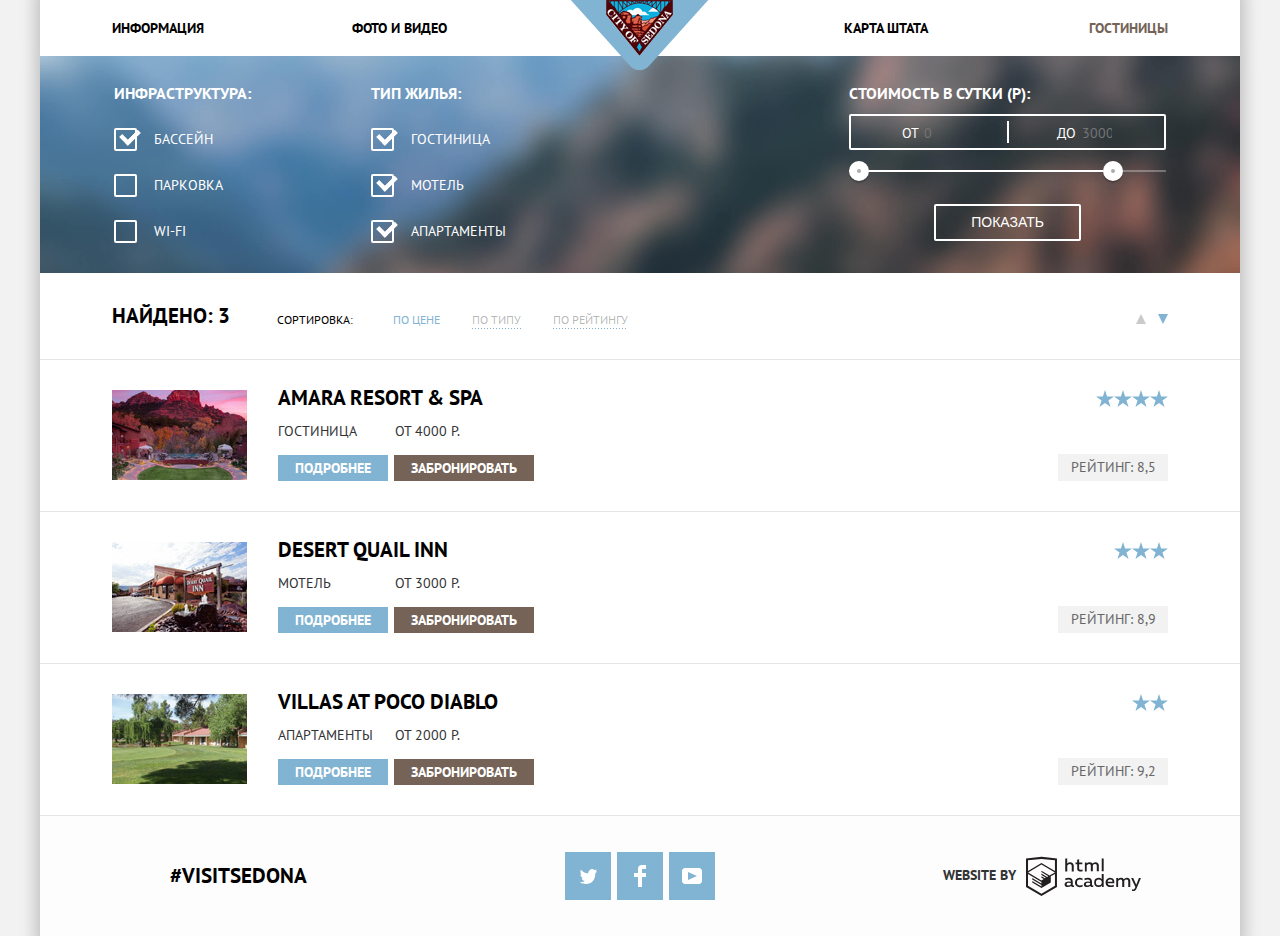
==== commit 73bd44c6: "Доделала верстку и оформление, поправила все в соответствии с критериями" ====
--- a/hotels.html
+++ b/hotels.html
@@ -28,16 +28,25 @@
             <legend>Инфраструктура:</legend>
             <ul>
               <li class="filter-option">
-                <input class="visually-hidden filter-input filter-input-checkbox" type="checkbox" name="pool" id="pool" checked>
-                <label for="pool">Бассейн</label>
-              </li>
-              <li class="filter-option">
-                <input class="visually-hidden filter-input filter-input-checkbox" type="checkbox" name="parking" id="parking">
-                <label for="parking">Парковка</label>
-              </li>
-              <li class="filter-option">
-                <input class="visually-hidden filter-input filter-input-checkbox" type="checkbox" name="wi-fi" id="wi-fi">
-                <label for="wi-fi">Wi-Fi</label>
+                <label for="pool">
+                  <input class="visually-hidden filter-input filter-input-checkbox" type="checkbox" name="pool" id="pool" checked>
+                  <span class="checkbox-indicator"></span>
+                  Бассейн
+                </label>
+              </li>
+              <li class="filter-option">
+                <label for="parking">
+                  <input class="visually-hidden filter-input filter-input-checkbox" type="checkbox" name="parking" id="parking">
+                  <span class="checkbox-indicator"></span>
+                  Парковка
+                </label>
+              </li>
+              <li class="filter-option">
+                <label for="wi-fi">
+                  <input class="visually-hidden filter-input filter-input-checkbox" type="checkbox" name="wi-fi" id="wi-fi">
+                  <span class="checkbox-indicator"></span>
+                  Wi-Fi
+                </label>
               </li>
             </ul>
           </fieldset>
@@ -45,16 +54,25 @@
             <legend>Тип жилья:</legend>
             <ul>
               <li class="filter-option">
-                <input class="visually-hidden filter-input filter-input-checkbox" type="checkbox" name="hotel" id="hotel" checked>
-                <label for="hotel">Гостиница</label>
-              </li>
-              <li class="filter-option">
-                <input class="visually-hidden filter-input filter-input-checkbox" type="checkbox" name="motel" id="motel" checked>
-                <label for="motel">Мотель</label>
-              </li>
-              <li class="filter-option">
-                <input class="visually-hidden filter-input filter-input-checkbox" type="checkbox" name="apartment" id="apartment" checked>
-                <label for="apartment">Апартаменты</label>
+                <label for="hotel">
+                  <input class="visually-hidden filter-input filter-input-checkbox" type="checkbox" name="hotel" id="hotel" checked>
+                  <span class="checkbox-indicator"></span>
+                  Гостиница
+                </label>
+              </li>
+              <li class="filter-option">
+                <label for="motel">
+                  <input class="visually-hidden filter-input filter-input-checkbox" type="checkbox" name="motel" id="motel" checked>
+                  <span class="checkbox-indicator"></span>
+                  Мотель
+                </label>
+              </li>
+              <li class="filter-option">
+                <label for="apartment">
+                  <input class="visually-hidden filter-input filter-input-checkbox" type="checkbox" name="apartment" id="apartment" checked>
+                  <span class="checkbox-indicator"></span>
+                  Апартаменты
+                </label>
               </li>
             </ul>
           </fieldset>
@@ -68,8 +86,8 @@
               <div class="scale">
                 <div class="bar"></div>
               </div>
-              <div class="range-toggle range-toggle-min"></div>
-              <div class="range-toggle range-toggle-max"></div>
+              <div class="range-toggle range-toggle-min" tabindex="0"></div>
+              <div class="range-toggle range-toggle-max" tabindex="0"></div>
             </div>
             <button type="submit" class="filter-button button">Показать</button>
           </fieldset>
@@ -77,6 +95,7 @@
         <div class="sorting">
           <h3>Найдено: 3</h3>
           <p>Сортировка: <a class="sorting-active" href="#">по цене</a> <a href="#">по типу</a> <a href="#">по рейтингу</a></p>
+          <p class="arrows"><button class="sort-arrow arrow-top" type="button">Сортировать по порядку</button><button class="sort-arrow arrow-bottom arrow-active" type="button">Сортировать в обратном порядке</button></p>
         </div>
         <ul class ="catalog-list">
           <li class="catalog-item">
@@ -96,12 +115,9 @@
               </div>
             </div>
             <div class="raiting-wrapper">
-              <p class="catalog-item-stars">
-                <img src="img/star.svg" width="18" height="17" alt="*">
-                <img src="img/star.svg" width="18" height="17" alt="*">
-                <img src="img/star.svg" width="18" height="17" alt="*">
-                <img src="img/star.svg" width="18" height="17" alt="*">
-              </p>
+              <div class="catalog-item-stars four-stars">
+                4 звезды
+              </div>
               <p class="catalog-item-rating">
                 Рейтинг: 8,5
               </p>
@@ -124,10 +140,8 @@
               </div>
             </div>
             <div class="raiting-wrapper">
-              <p class="catalog-item-stars">
-                <img src="img/star.svg" width="18" height="17" alt="*">
-                <img src="img/star.svg" width="18" height="17" alt="*">
-                <img src="img/star.svg" width="18" height="17" alt="*">
+              <p class="catalog-item-stars three-stars">
+                3 звезды
               </p>
               <p class="catalog-item-rating">
                 Рейтинг: 8,9
@@ -151,9 +165,8 @@
               </div>
             </div>
             <div class="raiting-wrapper">
-              <p class="catalog-item-stars">
-                <img src="img/star.svg" width="18" height="17" alt="*">
-                <img src="img/star.svg" width="18" height="17" alt="*">
+              <p class="catalog-item-stars two-stars">
+                2 звезды
               </p>
               <p class="catalog-item-rating">
                 Рейтинг: 9,2
--- a/css/style.css
+++ b/css/style.css
@@ -44,6 +44,8 @@
   min-width: 768px;
   max-width: 1200px;
   margin: 0 auto;
+
+  box-shadow: 0 -5px 15px 5px rgba(0, 1, 1, 0.2);
 }
 
 .main-nav {
@@ -107,6 +109,7 @@
 .site-nav a:hover,
 .site-nav a:focus {
   color: #81b3d2;
+  outline: none;
 }
 
 .site-nav a:active {
@@ -199,6 +202,7 @@
   width: 67%;
   min-height: 256px;
 
+  background-color: #906d63;
   background-image: url("../img/item-1.jpg");
   background-size: cover;
   background-repeat: no-repeat;
@@ -212,6 +216,7 @@
   width: 67%;
   min-height: 256px;
 
+  background-color: #a5795f;
   background-image: url("../img/item-2.jpg");
   background-size: cover;
   background-repeat: no-repeat;
@@ -379,6 +384,7 @@
 a.hotel-search:hover,
 a.hotel-search:focus {
   background-color: #604e43;
+  outline: none;
 }
 
 a.hotel-search:active {
@@ -410,10 +416,12 @@
   margin: 0 auto;
   min-width: 768px;
   max-width: 1200px;
+
+  box-shadow: 0 5px 15px 5px rgba(0, 1, 1, 0.2);
 }
 
 .hotels-container {
-  margin-bottom: 120px;
+  padding-bottom: 120px;
 }
 
 .filter {
@@ -451,10 +459,66 @@
 }
 
 .filter ul {
+  margin-top: 0;
+  padding-top: 0;
   list-style: none;
 }
 
+.filter-option {
+  margin-bottom: 25px;
+}
+
+.filter-option label {
+  position: relative;
+}
+
+.filter-option input[type="checkbox"] + .checkbox-indicator {
+  position: absolute;
+  top: -2px;
+  left: -40px;
+
+  width: 19px;
+  height: 19px;
+
+  border: 2px solid #ffffff;
+  border-radius: 2px;
+}
+
+.filter-option input[type="checkbox"]:hover + .checkbox-indicator,
+.filter-option input[type="checkbox"]:focus + .checkbox-indicator {
+  outline: 2px solid #90bafe;
+}
+
+.filter-option input[type="checkbox"]:disabled + .checkbox-indicator {
+  border-color: #6a6a6a;
+}
+
+.filter-option input[type="checkbox"]:checked:disabled + .checkbox-indicator::before,
+.filter-option input[type="checkbox"]:checked:disabled + .checkbox-indicator::after {
+  border-color: #6a6a6a;
+}
+
+.filter-option input[type="checkbox"]:checked + .checkbox-indicator::before,
+.filter-option input[type="checkbox"]:checked + .checkbox-indicator::after {
+  content: "";
+
+  position: absolute;
+  bottom: 8px;
+  left: 5px;
+  box-sizing: content-box;
+  width: 14px;
+  height: 8px;
+  border-left: 4px solid #ffffff;
+  border-bottom: 4px solid #ffffff;
+
+  -webkit-transform: rotate(-45deg);
+  -ms-transform: rotate(-45deg);
+  transform: rotate(-45deg);
+}
+
 .filter legend {
+  margin-bottom: 25px;
+
   font-size: 16px;
   line-height: 21px;
   font-weight: 700;
@@ -497,6 +561,8 @@
   height: 22px;
 
   background: #ffffff;
+  -webkit-transform: translate(-50%, -50%);
+  -ms-transform: translate(-50%, -50%);
   transform: translate(-50%, -50%);
 }
 
@@ -504,7 +570,6 @@
   display: inline-block;
   text-align: center;
   width: 50%;
-  /*padding-left: 9px;*/
 
   font-size: 14px;
   line-height: 32px;
@@ -558,6 +623,12 @@
   cursor: pointer;
 }
 
+.range-toggle:hover,
+.range-toggle:focus {
+  border-width: 9px;
+  outline: none;
+}
+
 .range-toggle-min {
   left: 0;
 }
@@ -586,11 +657,13 @@
 .filter-button:focus {
   color: #000000;
   background: #ffffff;
+  outline: none;
 }
 
 .sorting {
   display: flex;
-  align-items: baseline;
+  align-items: flex-end;
+  justify-content: flex-start;
   margin: 0 0;
   padding: 30px 6%;
 
@@ -641,6 +714,7 @@
   background-repeat: repeat-x;
   background-position: 0 100%;
   background-size: 3px 1px;
+  outline: none;
 }
 
 .sorting a:active {
@@ -651,6 +725,64 @@
 a.sorting-active {
   color: #81b3d2;
   background: none;
+}
+
+p.arrows {
+  margin-left: auto;
+  margin-bottom: 5px;
+}
+
+button.sort-arrow {
+  display: inline-block;
+  vertical-align: middle;
+  margin: 0 0;
+  padding: 0 0;
+  width: 0;
+  height: 0;
+  box-sizing: content-box;
+  border: 10px solid #cacaca;
+  border-left-width: 5px;
+  border-right-width: 5px;
+  border-right-color: transparent;
+  border-left-color: transparent;
+
+  font-size: 0;
+  background: none;
+}
+
+button.arrow-active {
+  border-top-color: #81b3d2;
+}
+
+button.arrow-top:hover,
+button.arrow-top:focus {
+  outline: none;
+  border-bottom-color: #231f20;
+}
+
+button.arrow-bottom:hover,
+button.arrow-bottom:focus {
+  outline: none;
+  border-top-color: #231f20;
+}
+
+button.arrow-top:active {
+  outline: none;
+  border-bottom-color: #81b3d2;
+}
+
+button.arrow-bottom:active {
+  outline: none;
+  border-top-color: #81b3d2;
+}
+
+button.arrow-top {
+  border-top-width: 0;
+}
+
+button.arrow-bottom {
+  margin-left: 12px;
+  border-bottom-width: 0;
 }
 
 .catalog-list {
@@ -705,6 +837,7 @@
 .catalog-item a:hover,
 .catalog-item a:focus {
   color: #81b3d2;
+  outline: none;
 }
 
 .catalog-item a:active {
@@ -771,11 +904,31 @@
   align-items: flex-end;
   padding: 30px 0;
   margin: 0 0;
+  height: 91px;
 }
 
 .catalog-item-stars {
   margin: 0 0;
   padding: 0 0;
+  min-width: 18px;
+  height: 17px;
+
+  font-size: 0;
+
+  background-image: url(../img/star.svg);
+  background-repeat: repeat-x;
+}
+
+.catalog-item .four-stars {
+  width: 72px;
+}
+
+.catalog-item .three-stars {
+  width: 54px;
+}
+
+.catalog-item .two-stars {
+  width: 36px;
 }
 
 .catalog-item-rating {
@@ -810,7 +963,6 @@
   min-height: 120px;
   width: 100%;
   margin: 0 0;
-  /*margin-left: -50%;*/
   padding: 0 0;
 
   background-color: rgba(254, 254, 254, 0.9);
@@ -865,6 +1017,7 @@
 .social-button:hover,
 .social-button:focus {
   background-color:  #669ec0;
+  outline: none;
 }
 
 .social-button:active {
@@ -890,8 +1043,10 @@
   fill: #231f20;
 }
 
-.logo-htmlacademy:hover {
+.logo-htmlacademy:hover,
+.logo-htmlacademy:focus {
   fill: #81b3d2;
+  outline: none;
 }
 
 .logo-htmlacademy:active {
@@ -900,7 +1055,11 @@
 }
 
 .modal-search {
-  margin: 0 auto;
+  position: absolute;
+  top: 2169px;
+  left: 50%;
+  margin: 0 0;
+  margin-left: -284px;
   padding: 55px 0;
   width: 568px;
   min-height: 285px;
@@ -987,6 +1146,7 @@
 .button-number:hover,
 .button-number:focus {
   color: #000000;
+  outline: none;
 }
 
 .button-number:active {
@@ -1018,6 +1178,7 @@
 .login-form input[type="text"].adult-number,
 .login-form input[type="text"].children-number {
   width: 34px;
+  height: 26px;
   text-align: center;
   padding-left: 0;
 }
@@ -1030,6 +1191,7 @@
 .login-form input:focus {
   background-color: #ffffff;
   border-color: #e5e5e5;
+  outline: none;
 }
 
 .calendar {
@@ -1059,10 +1221,12 @@
 }
 
 .modal-button {
+  display: block;
   width: 458px;
   margin: 0 0;
   margin-top: 55px;
   padding: 16px 0;
+  text-align: center;
 
   font-size: 21px;
   line-height: 26px;
@@ -1078,6 +1242,7 @@
 .modal-button:hover,
 .modal-button:focus {
   background-color: #669ec0;
+  outline: none;
 }
 
 .modal-button:active {
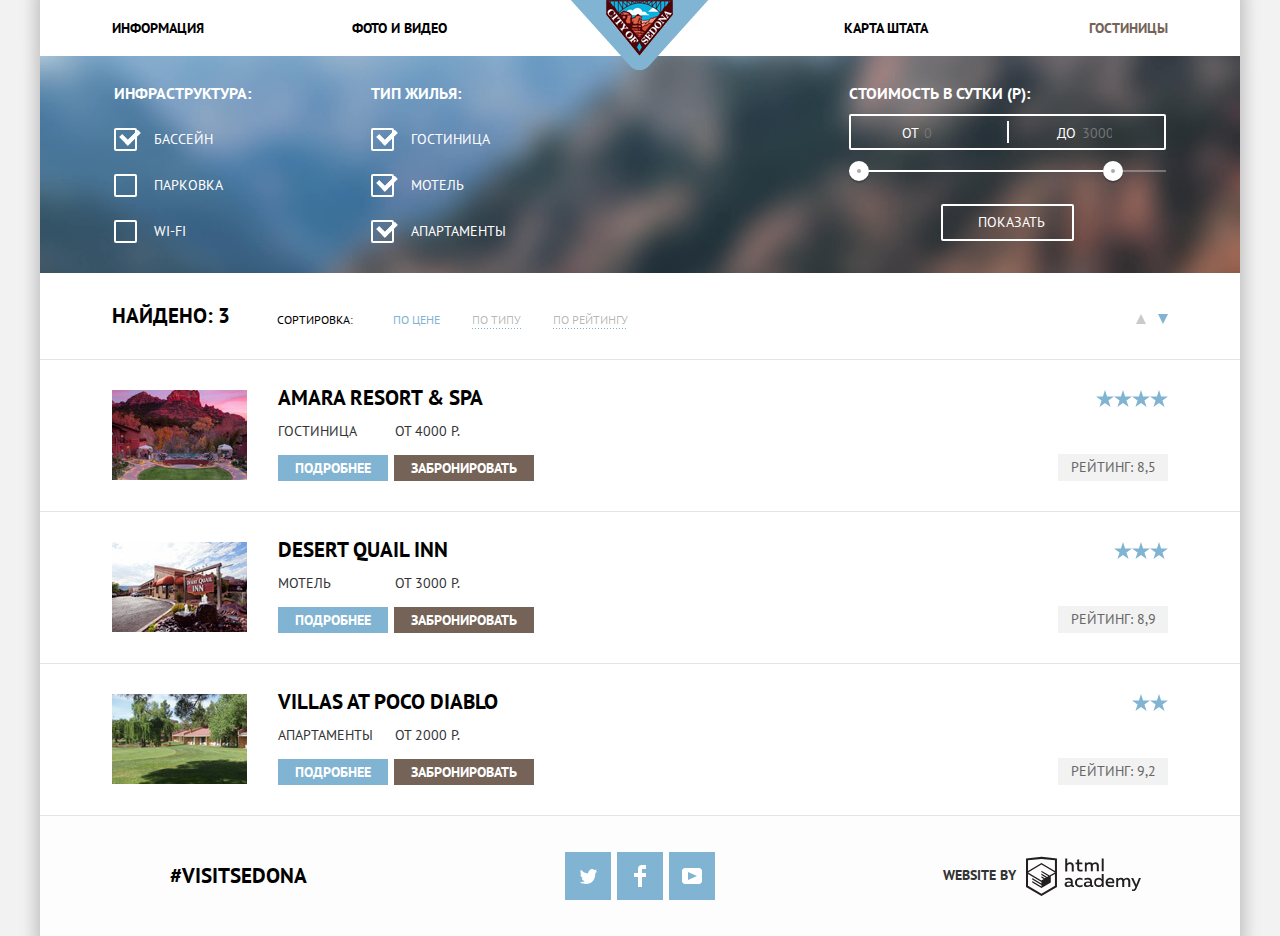
==== commit 952c1b1f: "Поправила кнопку Показать на странице Гостиниц в соответствии с ТЗ" ====
--- a/hotels.html
+++ b/hotels.html
@@ -89,7 +89,7 @@
               <div class="range-toggle range-toggle-min" tabindex="0"></div>
               <div class="range-toggle range-toggle-max" tabindex="0"></div>
             </div>
-            <button type="submit" class="filter-button button">Показать</button>
+            <a class="filter-button button" href="hotel-search.html">Показать</a>
           </fieldset>
         </form>
         <div class="sorting">
--- a/css/style.css
+++ b/css/style.css
@@ -641,6 +641,8 @@
   display: block;
   margin: 0 auto;
   padding: 6px 35px;
+  text-align: center;
+  width: 59px;
 
   font-size: 14px;
   line-height: 21px;
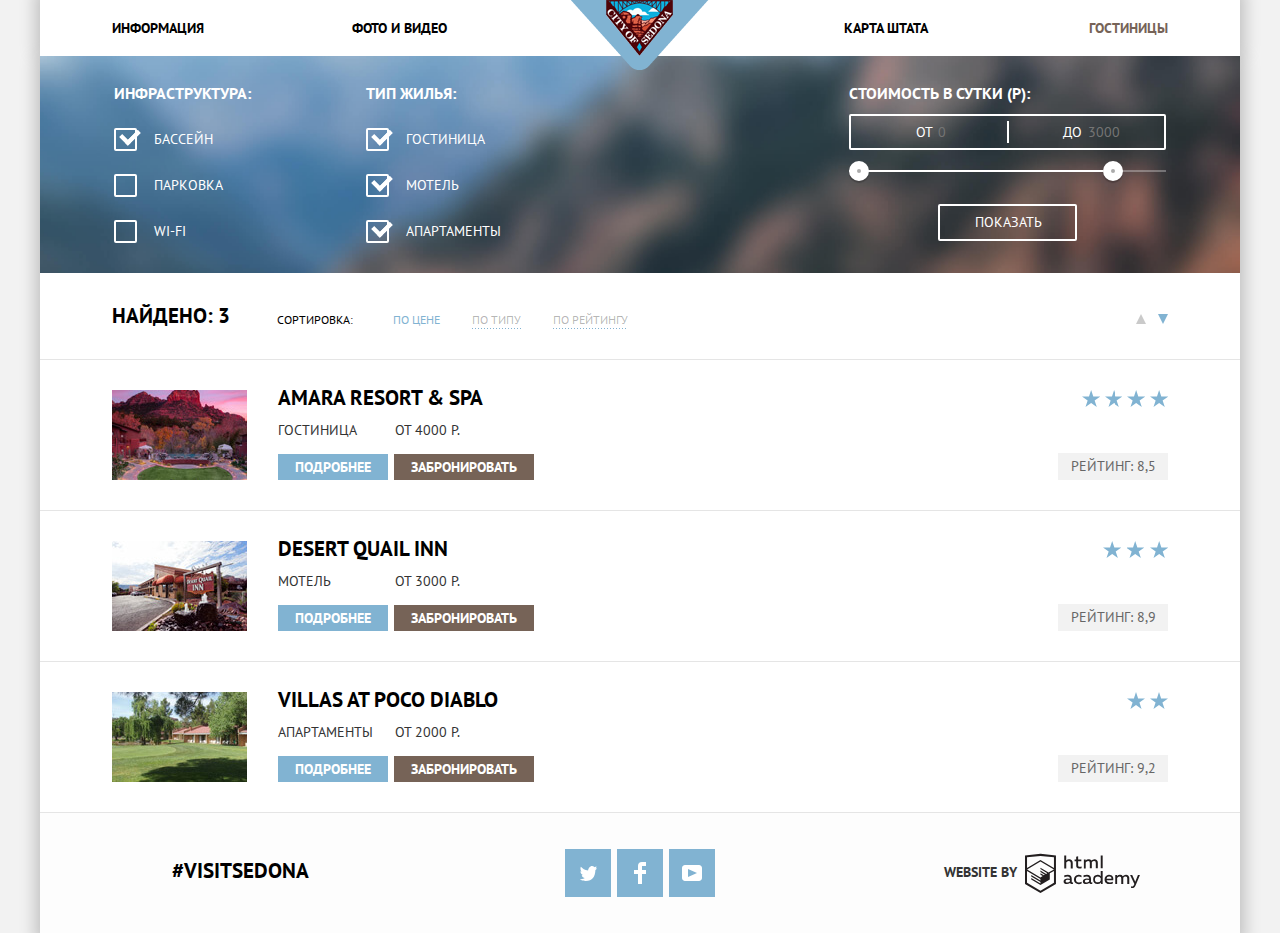
==== commit 50667320: "Добавила префиксы, минифицированные файлы css и js" ====
--- a/hotels.html
+++ b/hotels.html
@@ -5,7 +5,7 @@
     <title>Гостиницы Седоны</title>
     <link href="https://fonts.googleapis.com/css?family=PT+Sans:400,700&amp;subset=cyrillic" rel="stylesheet">
     <link href="css/normalize.css" rel="stylesheet">
-    <link href="css/style.css" rel="stylesheet">
+    <link href="css/style.min.css" rel="stylesheet">
   </head>
   <body>
     <header class="main-header">
--- a/css/style.min.css
+++ b/css/style.min.css
@@ -0,0 +1 @@
+body{margin:0;padding:0;font-family:"PT Sans","Arial",sans-serif;font-size:14px;line-height:21px;font-style:normal;font-weight:400;color:#333;text-transform:uppercase;background-color:#f2f2f2}.visually-hidden:not(:focus):not(:active),input[type=checkbox].visually-hidden,input[type=radio].visually-hidden{position:absolute;width:1px;height:1px;margin:-1px;border:0;padding:0;white-space:nowrap;-webkit-clip-path:inset(100%);clip-path:inset(100%);clip:rect(0 0 0 0);overflow:hidden}a{text-decoration:none}img{max-width:100%;height:auto}header{min-width:768px;max-width:1200px;margin:0 auto;-webkit-box-shadow:0 -5px 15px 5px rgba(0,1,1,.2);box-shadow:0 -5px 15px 5px rgba(0,1,1,.2)}.main-nav{position:relative;min-height:56px;line-height:26px;font-weight:700;color:#000;background-color:#fff}.main-header-logo{display:block;position:absolute;top:0;left:calc(50% - 69px)}.site-nav{display:-webkit-box;display:-ms-flexbox;display:flex;-webkit-box-pack:justify;-ms-flex-pack:justify;justify-content:space-between;-webkit-box-align:center;-ms-flex-align:center;align-items:center;min-height:56px;height:30px;margin-top:0;margin-bottom:0;padding:0;list-style:none}.site-nav li{width:20%}.site-nav li:first-of-type{margin-left:6%;margin-right:0}.site-nav li:nth-of-type(3){margin-left:8%;margin-right:0;text-align:right}.site-nav li:last-of-type{margin-left:0;margin-right:6%;text-align:right}.site-nav a,.site-nav a:visited{color:#000}.site-nav a:focus,.site-nav a:hover{color:#81b3d2;outline:0}.site-nav a:active{color:rgba(0,0,0,.3)}a.site-nav-current,a.site-nav-current:active,a.site-nav-current:hover{color:#766357}.intro{text-align:center;padding-bottom:50px;background-color:#fff}.intro b,.intro p{padding:0;line-height:26px}.intro b{display:block;width:450px;font-size:21px;font-weight:700;color:#000;margin:0 auto 30px}.intro p{margin:0 auto}.intro::before{content:"";display:block;min-width:768px;max-width:1200px;height:508px;margin-bottom:60px;background-color:#81b3d2;background-image:url(../img/intro-text.png),url(../img/intro-shape.png),url(../img/intro-bg.jpg);background-size:auto auto,contain,cover;background-position:50% 76px,50% 100%,50% 0;background-repeat:no-repeat,no-repeat,no-repeat}.extra-features,.features-list{display:-webkit-box;display:-ms-flexbox;display:flex;-webkit-box-pack:justify;-ms-flex-pack:justify;justify-content:space-between;min-width:768px;max-width:1200px;margin:0 auto;padding:0;list-style:none}.features-list{-ms-flex-wrap:wrap;flex-wrap:wrap;z-index:2;position:relative;background-color:#eee}.extra-features{background-color:#fff}.features-list::after,.features-list::before{content:"";display:block;width:67%;min-height:256px;background-color:#906d63;background-image:url(../img/item-1.jpg);background-size:cover;background-repeat:no-repeat;background-position:50% 50%}.features-list::after{-webkit-box-ordinal-group:2;-ms-flex-order:1;order:1;background-color:#a5795f;background-image:url(../img/item-2.jpg)}.feature-item{width:33%;min-height:256px;text-align:center}.feature-item:first-child{-webkit-box-ordinal-group:0;-ms-flex-order:-1;order:-1}.feature-item:nth-child(2){width:100%}.feature-item:nth-child(3){-webkit-box-ordinal-group:3;-ms-flex-order:2;order:2}.feature-item:nth-child(4){-webkit-box-ordinal-group:4;-ms-flex-order:3;order:3}.feature-item:nth-child(5){-webkit-box-ordinal-group:5;-ms-flex-order:4;order:4}.feature-item:nth-child(6){-webkit-box-ordinal-group:6;-ms-flex-order:5;order:5}.feature-item h3{margin:45px auto 25px;padding:0;max-width:160px;font-style:normal;font-weight:700;font-size:21px;line-height:21px;color:#000}.feature-item-blue,.feature-item-blue h3{color:#fff}.feature-item p{margin:0 auto 20px;padding:0 5%;max-width:305px}.feature-item-grey p{max-width:270px}.feature-item-blue{background-color:#81b3d2}.feature-item-grey{background-color:#eee}.extra-features .feature-item{width:33%;min-height:330px;background-color:#fff}.extra-features .feature-item h3{margin-top:0}.feature-item-food::before,.feature-item-living::before,.feature-item-souvenirs::before{content:"";display:block;margin:60px auto 28px;width:75px;height:72px;background-image:url(../img/icon-1.svg);background-size:contain;background-repeat:no-repeat}.feature-item-food::before,.feature-item-souvenirs::before{margin:60px auto 30px;height:70px;background-image:url(../img/icon-3.svg)}.feature-item-souvenirs::before{margin:55px auto 29px;width:64px;height:76px;background-image:url(../img/icon-2.svg)}.hotels{margin:0;padding:50px 0 0;position:relative;z-index:2;text-align:center;background-color:#fff}.hotels h2,a.hotel-search{margin:0;padding:0;font-size:30px;line-height:36px;font-weight:700;color:#000}.hotels p{margin:25px auto 45px;padding:0;width:440px;line-height:24px}a.hotel-search{display:block;width:568px;min-height:20px;margin:0 auto;padding:30px 0;vertical-align:middle;font-size:21px;line-height:26px;color:#fff;background-color:#766357}a.hotel-search:focus,a.hotel-search:hover{background-color:#604e43;outline:0}a.hotel-search:active{color:rgba(255,255,255,.3);background-color:#503e33}.map{position:relative;margin:0;padding:0;height:593px;overflow:hidden}.map iframe{border:0}.container,.map,.map img{min-width:768px;max-width:1200px}.map img{display:block;position:absolute;left:50%;margin-left:-600px}.container{margin:0 auto;-webkit-box-shadow:0 5px 15px 5px rgba(0,1,1,.2);box-shadow:0 5px 15px 5px rgba(0,1,1,.2)}.hotels-container{padding-bottom:120px}.filter{display:-webkit-box;display:-ms-flexbox;display:flex;-webkit-box-pack:left;-ms-flex-pack:left;justify-content:left;padding:27px 6% 0;min-height:190px;color:#fff;background-color:#81b3d2;background-image:url(../img/filter-bg.jpg);background-size:cover;background-position:50% 50%;background-repeat:no-repeat}.filter fieldset{padding:0;border:0}.filter fieldset:first-of-type{width:155px}.filter fieldset:nth-of-type(2){width:160px;margin-left:9%}.filter fieldset:last-of-type{margin-left:auto;width:30%}.filter ul{margin-top:0;padding-top:0;list-style:none}.filter-option{margin-bottom:25px}.filter-option label{position:relative}.filter-option input[type=checkbox]+.checkbox-indicator{position:absolute;top:-2px;left:-40px;width:19px;height:19px;border:2px solid #fff;border-radius:2px}.filter-option input[type=checkbox]:focus+.checkbox-indicator,.filter-option input[type=checkbox]:hover+.checkbox-indicator{outline:2px solid #90bafe}.filter-option input[type=checkbox]:disabled+.checkbox-indicator{border-color:#6a6a6a}.filter-option input[type=checkbox]:checked:disabled+.checkbox-indicator::after,.filter-option input[type=checkbox]:checked:disabled+.checkbox-indicator::before{border-color:#6a6a6a}.filter-option input[type=checkbox]:checked+.checkbox-indicator::after,.filter-option input[type=checkbox]:checked+.checkbox-indicator::before{content:"";position:absolute;bottom:8px;left:5px;-webkit-box-sizing:content-box;box-sizing:content-box;width:14px;height:8px;border-left:4px solid #fff;border-bottom:4px solid #fff;-webkit-transform:rotate(-45deg);-ms-transform:rotate(-45deg);transform:rotate(-45deg)}.filter legend{margin-bottom:25px;font-size:16px;line-height:21px;font-weight:700}.catalog-item .button:visited,.filter-input:hover{color:#fff}.filter-input:disabled{color:#6a6a6a}.filter-range legend{margin-bottom:10px}.price-controls{position:relative;display:-webkit-box;display:-ms-flexbox;display:flex;-webkit-box-pack:justify;-ms-flex-pack:justify;justify-content:space-between;-webkit-box-align:center;-ms-flex-align:center;align-items:center;height:32px;min-width:218px;margin-bottom:20px;font-size:0;border:2px solid #fff;border-radius:2px}.price-controls::after{content:"";position:absolute;top:50%;left:50%;width:2px;height:22px;background:#fff;-webkit-transform:translate(-50%,-50%);-ms-transform:translate(-50%,-50%);transform:translate(-50%,-50%)}.price-controls label{display:inline-block;text-align:center;width:40%;padding-left:10%;font-size:14px;line-height:32px;vertical-align:top;color:#fff;cursor:pointer}.price-controls .min-price{width:35%;padding-left:15%}.price-controls input{width:50px;min-height:30px;margin:0;line-height:14px;color:inherit;font:inherit;background:0 0;border:0}.range-controls{position:relative;margin-bottom:32px}.range-controls .scale{height:2px;background:rgba(255,255,255,.3)}.range-controls .bar{width:80%;height:2px;background:#fff}.range-toggle{position:absolute;top:-9px;width:4px;height:4px;background:#ababab;border:8px solid #fff;border-radius:50%;-webkit-box-shadow:0 2px 1px 0 rgba(0,1,1,.2);box-shadow:0 2px 1px 0 rgba(0,1,1,.2);cursor:pointer}.range-toggle:focus,.range-toggle:hover{border-width:9px;outline:0}.range-toggle-min{left:0}.range-toggle-max{left:80%}.filter-button{display:block;margin:0 auto;padding:6px 35px;text-align:center;width:65px;font-size:14px;line-height:21px;color:#fff;text-decoration:none;text-transform:uppercase;background:0 0;border:2px solid #fff;border-radius:2px}.filter-button:focus,.filter-button:hover{color:#000;background:#fff;outline:0}.sorting,.sorting p{display:-webkit-box;display:-ms-flexbox;display:flex}.sorting{-webkit-box-align:end;-ms-flex-align:end;align-items:flex-end;-webkit-box-pack:start;-ms-flex-pack:start;justify-content:flex-start;color:#000;border-bottom:1px solid #e5e5e5;background-color:#fff;margin:0;padding:30px 6%}.sorting h3{margin:0;padding:0;min-width:150px;font-size:21px;line-height:26px;font-weight:700}.sorting p{margin:0 0 0 15px;padding:0;font-size:12px;line-height:18px}.sorting a{margin-right:32px;color:rgba(0,0,0,.3);background:-webkit-gradient(linear,left top,right top,from(#81b3d2),color-stop(50%,#81b3d2),color-stop(50%,transparent));background:-webkit-linear-gradient(left,#81b3d2,#81b3d2 50%,transparent 50%);background:-o-linear-gradient(left,#81b3d2,#81b3d2 50%,transparent 50%);background:linear-gradient(to right,#81b3d2,#81b3d2 50%,transparent 50%);background-repeat:repeat-x;background-position:0 100%;background-size:3px 1px}.sorting a:first-of-type{margin-left:40px}.sorting a:focus,.sorting a:hover{color:#81b3d2;background:-webkit-gradient(linear,left top,right top,from(#81b3d2),color-stop(50%,#81b3d2),color-stop(50%,transparent));background:-webkit-linear-gradient(left,#81b3d2,#81b3d2 50%,transparent 50%);background:-o-linear-gradient(left,#81b3d2,#81b3d2 50%,transparent 50%);background:linear-gradient(to right,#81b3d2,#81b3d2 50%,transparent 50%);background-repeat:repeat-x;background-position:0 100%;background-size:3px 1px;outline:0}.sorting a:active{color:#000;background:0 0}a.sorting-active{color:#81b3d2;background:0 0}p.arrows{margin-left:auto;margin-bottom:5px}button.sort-arrow{display:inline-block;vertical-align:middle;margin:0;padding:0;width:0;height:0;-webkit-box-sizing:content-box;box-sizing:content-box;border:10px solid #cacaca;border-left-width:5px;border-right-width:5px;border-right-color:transparent;border-left-color:transparent;font-size:0;background:0 0}button.arrow-active{border-top-color:#81b3d2}button.arrow-top:focus,button.arrow-top:hover{outline:0;border-bottom-color:#231f20}button.arrow-bottom:focus,button.arrow-bottom:hover{outline:0;border-top-color:#231f20}button.arrow-top:active{outline:0;border-bottom-color:#81b3d2}button.arrow-bottom:active{outline:0;border-top-color:#81b3d2}button.arrow-top{border-top-width:0}button.arrow-bottom{margin-left:12px;border-bottom-width:0}.catalog-item,.catalog-list{display:-webkit-box;display:-ms-flexbox;display:flex;margin:0}.catalog-list{-webkit-box-orient:vertical;-webkit-box-direction:normal;-ms-flex-direction:column;flex-direction:column;list-style:none;background-color:#fff;padding:0}.catalog-item{-webkit-box-pack:justify;-ms-flex-pack:justify;justify-content:space-between;position:relative;padding:0 6%;width:88%;min-height:150px;border-bottom:1px solid #e5e5e5}.catalog-item h3{margin:25px 0 9px;padding:0 0 0 166px;font-size:21px;line-height:26px;font-weight:700;color:#000}.catalog-item-image{position:absolute;width:135px;height:90px;left:72px;top:30px;margin:0;padding:0}.catalog-item h3:focus,.catalog-item h3:hover{color:#81b3d2;outline:0}.catalog-item h3:active{color:rgba(0,0,0,.3)}.catalog-item-price{display:-webkit-box;display:-ms-flexbox;display:flex;-webkit-box-pack:justify;-ms-flex-pack:justify;justify-content:space-between;width:182px;margin:0 0 16px;padding:0 0 0 166px}.buttons-wrapper{margin:0;padding:0 0 0 166px;font-size:0}.catalog-item .button{margin:0;padding:4px 17px;color:#fff;font-size:14px;font-weight:700}.catalog-item .button:active{color:rgba(255,255,255,.3)}.catalog-item .button-more{margin-right:6px;background-color:#81b3d2}.catalog-item .button-more:focus,.catalog-item .button-more:hover{background-color:#669ec0}.catalog-item .button-book{background-color:#766357}.catalog-item .button-book:focus,.catalog-item .button-book:hover{background-color:#604e43}.raiting-wrapper{display:-webkit-box;display:-ms-flexbox;display:flex;-webkit-box-orient:vertical;-webkit-box-direction:normal;-ms-flex-direction:column;flex-direction:column;-webkit-box-pack:justify;-ms-flex-pack:justify;justify-content:space-between;-webkit-box-align:end;-ms-flex-align:end;align-items:flex-end;padding:30px 0;margin:0;height:90px}.catalog-item-stars{margin:0;padding:0;min-width:18px;height:17px;font-size:0;background-image:url(../img/star.svg);background-repeat:space}.catalog-item .four-stars{width:86px}.catalog-item .three-stars{width:65px}.catalog-item .two-stars{width:41px}.catalog-item-rating{margin:0;padding:0;min-width:110px;vertical-align:middle;text-align:center;color:#666;line-height:27px;background-color:#f2f2f2}.footer-wrapper{position:relative;margin:0 auto;padding:0;min-height:0;min-width:768px;max-width:1200px;pointer-events:none}.footer-social ul,footer{display:-webkit-box;display:-ms-flexbox;display:flex;padding:0;margin:0}footer{position:absolute;bottom:0;left:0;-webkit-box-align:center;-ms-flex-align:center;align-items:center;min-height:120px;height:50px;width:100%;background-color:rgba(254,254,254,.9);-webkit-box-pack:justify;-ms-flex-pack:justify;justify-content:space-between}.footer-hashtag{width:33%;text-align:center;margin:-5px -2px 0 2px;pointer-events:auto;font-size:21px;line-height:26px;font-weight:700;color:#000}.footer-social{width:33%;text-align:center;margin:0}.footer-social ul{-ms-flex-wrap:wrap;flex-wrap:wrap;-webkit-box-pack:center;-ms-flex-pack:center;justify-content:center;font-size:0;list-style:none}.footer-social li{margin-right:6px}.footer-social li:last-of-type{margin-right:0}.social-button{display:-webkit-box;display:-ms-flexbox;display:flex;-webkit-box-align:center;-ms-flex-align:center;align-items:center;-webkit-box-pack:center;-ms-flex-pack:center;justify-content:center;width:46px;height:48px;pointer-events:auto;background-color:#81b3d2}.social-button:focus,.social-button:hover{background-color:#669ec0;outline:0}.social-button:active{background-color:#5496bd}.social-button:active path{opacity:.3}.footer-copyright{width:33%;text-align:center;margin:0}.footer-copyright b,.logo-htmlacademy{pointer-events:auto}.logo-htmlacademy{width:115px;height:41px;margin-left:4px;vertical-align:middle;fill:#231f20}.logo-htmlacademy:focus,.logo-htmlacademy:hover{fill:#81b3d2;outline:0}.logo-htmlacademy:active{fill:#bdbbbc;opacity:.3}@-webkit-keyframes bounce{0%{-webkit-transform:translateY(-500px);transform:translateY(-500px)}to{-webkit-transform:translateY(0);transform:translateY(0)}}@keyframes bounce{0%{-webkit-transform:translateY(-500px);transform:translateY(-500px)}to{-webkit-transform:translateY(0);transform:translateY(0)}}.modal-search{position:absolute;top:2169px;left:50%;margin:0 0 0 -284px;padding:55px 0;width:568px;min-height:285px;z-index:1;line-height:26px;font-weight:700;color:#000;background-color:#fff;-webkit-animation:bounce .6s;animation:bounce .6s;-webkit-transition-timing-function:ease-out;-o-transition-timing-function:ease-out;transition-timing-function:ease-out}.modal-hide{display:none}.login-form,.login-form .half-width,.login-form .half-width-wrapper,.login-form p{display:-webkit-box;display:-ms-flexbox;display:flex;-webkit-box-direction:normal;-ms-flex-wrap:wrap;flex-wrap:wrap;-webkit-box-pack:justify;-ms-flex-pack:justify;justify-content:space-between}.login-form{margin:0;-webkit-box-orient:vertical;-ms-flex-direction:column;flex-direction:column;padding:0 55px}.login-form .half-width-wrapper,.login-form p{-webkit-box-align:center;-ms-flex-align:center;align-items:center}.login-form .half-width,.login-form .half-width-wrapper,.login-form p{-webkit-box-orient:horizontal;-ms-flex-direction:row;flex-direction:row;width:458px;padding:0}.login-form p{position:relative;margin:0 0 30px}.login-form .half-width,.login-form .half-width-wrapper{margin:0}.login-form .half-width-wrapper{width:226px}.login-form .half-width-wrapper:last-child{max-width:179px;padding-left:50px}.number-wrapper{display:-webkit-box;display:-ms-flexbox;display:flex;-webkit-box-pack:center;-ms-flex-pack:center;justify-content:center;-webkit-box-align:center;-ms-flex-align:center;align-items:center;padding:0;margin:0;font-size:0}.button-number{width:38px;height:38px;padding:0;margin:0;font:inherit;font-size:26px;line-height:26px;color:#a9a9a9;background-color:#f2f2f2;border:2px solid #f2f2f2}.button-number:focus,.button-number:hover{color:#000;outline:0}.button-number:active{color:#81b3d2}.date-in,.date-out{width:334px}.login-form input[type=text]{padding:4px 0 4px 7px;margin:0 0 0 auto;height:26px;font:inherit;font-size:14px;line-height:26px;color:#000;text-transform:uppercase;background-color:#f2f2f2;border:2px solid #f2f2f2}.login-form input[type=text].adult-number,.login-form input[type=text].children-number{width:34px;height:26px;text-align:center;padding-left:0}.login-form input:hover{background-color:#ebebeb;border-color:#ebebeb}.login-form input:focus{background-color:#fff;border-color:#e5e5e5;outline:0}.calendar{position:absolute;right:9px;top:8px;width:21px;height:22px;margin:0;padding:0;background:0 0;border:0}.calendar svg{fill:#a9a9a9}.calendar svg:focus,.calendar svg:hover{fill:#000}.calendar svg:active{fill:#81b3d2}.modal-button{display:block;width:458px;margin:55px 0 0;padding:16px 0;text-align:center;font-size:21px;line-height:26px;font-weight:700;color:#fff;text-decoration:none;text-transform:uppercase;background-color:#81b3d2;border:0}.modal-button:focus,.modal-button:hover{background-color:#669ec0;outline:0}.modal-button:active{color:rgba(255,255,255,.3);background-color:#5496bd}
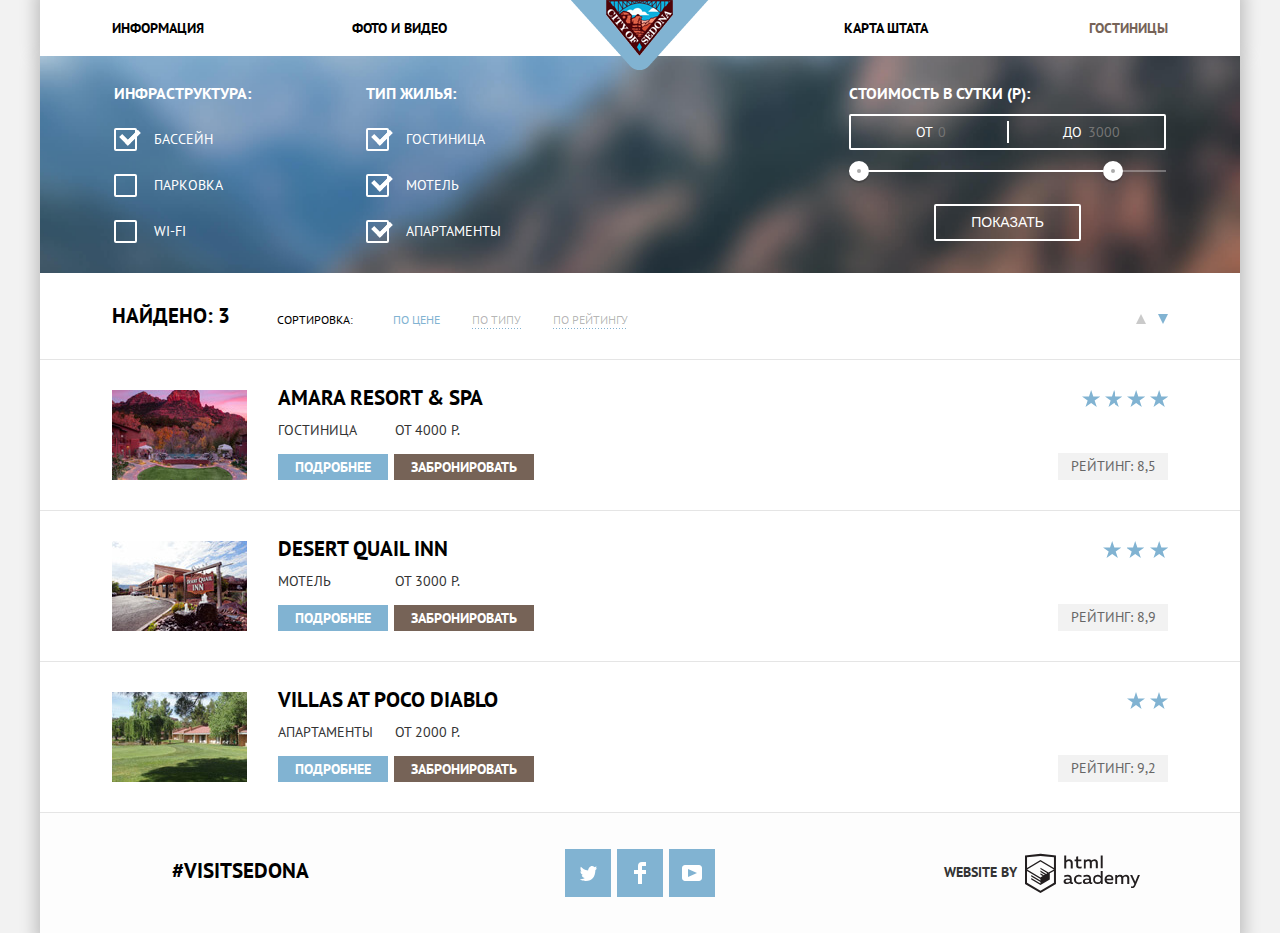
==== commit 6c608430: "Сделала кнопки в формах инпутами, форма теперь не перекрывается при переполнении" ====
--- a/hotels.html
+++ b/hotels.html
@@ -89,7 +89,7 @@
               <div class="range-toggle range-toggle-min" tabindex="0"></div>
               <div class="range-toggle range-toggle-max" tabindex="0"></div>
             </div>
-            <a class="filter-button button" href="hotel-search.html">Показать</a>
+            <input class="filter-button" type="submit" value="Показать">
           </fieldset>
         </form>
         <div class="sorting">
--- a/css/style.min.css
+++ b/css/style.min.css
@@ -1 +1 @@
-body{margin:0;padding:0;font-family:"PT Sans","Arial",sans-serif;font-size:14px;line-height:21px;font-style:normal;font-weight:400;color:#333;text-transform:uppercase;background-color:#f2f2f2}.visually-hidden:not(:focus):not(:active),input[type=checkbox].visually-hidden,input[type=radio].visually-hidden{position:absolute;width:1px;height:1px;margin:-1px;border:0;padding:0;white-space:nowrap;-webkit-clip-path:inset(100%);clip-path:inset(100%);clip:rect(0 0 0 0);overflow:hidden}a{text-decoration:none}img{max-width:100%;height:auto}header{min-width:768px;max-width:1200px;margin:0 auto;-webkit-box-shadow:0 -5px 15px 5px rgba(0,1,1,.2);box-shadow:0 -5px 15px 5px rgba(0,1,1,.2)}.main-nav{position:relative;min-height:56px;line-height:26px;font-weight:700;color:#000;background-color:#fff}.main-header-logo{display:block;position:absolute;top:0;left:calc(50% - 69px)}.site-nav{display:-webkit-box;display:-ms-flexbox;display:flex;-webkit-box-pack:justify;-ms-flex-pack:justify;justify-content:space-between;-webkit-box-align:center;-ms-flex-align:center;align-items:center;min-height:56px;height:30px;margin-top:0;margin-bottom:0;padding:0;list-style:none}.site-nav li{width:20%}.site-nav li:first-of-type{margin-left:6%;margin-right:0}.site-nav li:nth-of-type(3){margin-left:8%;margin-right:0;text-align:right}.site-nav li:last-of-type{margin-left:0;margin-right:6%;text-align:right}.site-nav a,.site-nav a:visited{color:#000}.site-nav a:focus,.site-nav a:hover{color:#81b3d2;outline:0}.site-nav a:active{color:rgba(0,0,0,.3)}a.site-nav-current,a.site-nav-current:active,a.site-nav-current:hover{color:#766357}.intro{text-align:center;padding-bottom:50px;background-color:#fff}.intro b,.intro p{padding:0;line-height:26px}.intro b{display:block;width:450px;font-size:21px;font-weight:700;color:#000;margin:0 auto 30px}.intro p{margin:0 auto}.intro::before{content:"";display:block;min-width:768px;max-width:1200px;height:508px;margin-bottom:60px;background-color:#81b3d2;background-image:url(../img/intro-text.png),url(../img/intro-shape.png),url(../img/intro-bg.jpg);background-size:auto auto,contain,cover;background-position:50% 76px,50% 100%,50% 0;background-repeat:no-repeat,no-repeat,no-repeat}.extra-features,.features-list{display:-webkit-box;display:-ms-flexbox;display:flex;-webkit-box-pack:justify;-ms-flex-pack:justify;justify-content:space-between;min-width:768px;max-width:1200px;margin:0 auto;padding:0;list-style:none}.features-list{-ms-flex-wrap:wrap;flex-wrap:wrap;z-index:2;position:relative;background-color:#eee}.extra-features{background-color:#fff}.features-list::after,.features-list::before{content:"";display:block;width:67%;min-height:256px;background-color:#906d63;background-image:url(../img/item-1.jpg);background-size:cover;background-repeat:no-repeat;background-position:50% 50%}.features-list::after{-webkit-box-ordinal-group:2;-ms-flex-order:1;order:1;background-color:#a5795f;background-image:url(../img/item-2.jpg)}.feature-item{width:33%;min-height:256px;text-align:center}.feature-item:first-child{-webkit-box-ordinal-group:0;-ms-flex-order:-1;order:-1}.feature-item:nth-child(2){width:100%}.feature-item:nth-child(3){-webkit-box-ordinal-group:3;-ms-flex-order:2;order:2}.feature-item:nth-child(4){-webkit-box-ordinal-group:4;-ms-flex-order:3;order:3}.feature-item:nth-child(5){-webkit-box-ordinal-group:5;-ms-flex-order:4;order:4}.feature-item:nth-child(6){-webkit-box-ordinal-group:6;-ms-flex-order:5;order:5}.feature-item h3{margin:45px auto 25px;padding:0;max-width:160px;font-style:normal;font-weight:700;font-size:21px;line-height:21px;color:#000}.feature-item-blue,.feature-item-blue h3{color:#fff}.feature-item p{margin:0 auto 20px;padding:0 5%;max-width:305px}.feature-item-grey p{max-width:270px}.feature-item-blue{background-color:#81b3d2}.feature-item-grey{background-color:#eee}.extra-features .feature-item{width:33%;min-height:330px;background-color:#fff}.extra-features .feature-item h3{margin-top:0}.feature-item-food::before,.feature-item-living::before,.feature-item-souvenirs::before{content:"";display:block;margin:60px auto 28px;width:75px;height:72px;background-image:url(../img/icon-1.svg);background-size:contain;background-repeat:no-repeat}.feature-item-food::before,.feature-item-souvenirs::before{margin:60px auto 30px;height:70px;background-image:url(../img/icon-3.svg)}.feature-item-souvenirs::before{margin:55px auto 29px;width:64px;height:76px;background-image:url(../img/icon-2.svg)}.hotels{margin:0;padding:50px 0 0;position:relative;z-index:2;text-align:center;background-color:#fff}.hotels h2,a.hotel-search{margin:0;padding:0;font-size:30px;line-height:36px;font-weight:700;color:#000}.hotels p{margin:25px auto 45px;padding:0;width:440px;line-height:24px}a.hotel-search{display:block;width:568px;min-height:20px;margin:0 auto;padding:30px 0;vertical-align:middle;font-size:21px;line-height:26px;color:#fff;background-color:#766357}a.hotel-search:focus,a.hotel-search:hover{background-color:#604e43;outline:0}a.hotel-search:active{color:rgba(255,255,255,.3);background-color:#503e33}.map{position:relative;margin:0;padding:0;height:593px;overflow:hidden}.map iframe{border:0}.container,.map,.map img{min-width:768px;max-width:1200px}.map img{display:block;position:absolute;left:50%;margin-left:-600px}.container{margin:0 auto;-webkit-box-shadow:0 5px 15px 5px rgba(0,1,1,.2);box-shadow:0 5px 15px 5px rgba(0,1,1,.2)}.hotels-container{padding-bottom:120px}.filter{display:-webkit-box;display:-ms-flexbox;display:flex;-webkit-box-pack:left;-ms-flex-pack:left;justify-content:left;padding:27px 6% 0;min-height:190px;color:#fff;background-color:#81b3d2;background-image:url(../img/filter-bg.jpg);background-size:cover;background-position:50% 50%;background-repeat:no-repeat}.filter fieldset{padding:0;border:0}.filter fieldset:first-of-type{width:155px}.filter fieldset:nth-of-type(2){width:160px;margin-left:9%}.filter fieldset:last-of-type{margin-left:auto;width:30%}.filter ul{margin-top:0;padding-top:0;list-style:none}.filter-option{margin-bottom:25px}.filter-option label{position:relative}.filter-option input[type=checkbox]+.checkbox-indicator{position:absolute;top:-2px;left:-40px;width:19px;height:19px;border:2px solid #fff;border-radius:2px}.filter-option input[type=checkbox]:focus+.checkbox-indicator,.filter-option input[type=checkbox]:hover+.checkbox-indicator{outline:2px solid #90bafe}.filter-option input[type=checkbox]:disabled+.checkbox-indicator{border-color:#6a6a6a}.filter-option input[type=checkbox]:checked:disabled+.checkbox-indicator::after,.filter-option input[type=checkbox]:checked:disabled+.checkbox-indicator::before{border-color:#6a6a6a}.filter-option input[type=checkbox]:checked+.checkbox-indicator::after,.filter-option input[type=checkbox]:checked+.checkbox-indicator::before{content:"";position:absolute;bottom:8px;left:5px;-webkit-box-sizing:content-box;box-sizing:content-box;width:14px;height:8px;border-left:4px solid #fff;border-bottom:4px solid #fff;-webkit-transform:rotate(-45deg);-ms-transform:rotate(-45deg);transform:rotate(-45deg)}.filter legend{margin-bottom:25px;font-size:16px;line-height:21px;font-weight:700}.catalog-item .button:visited,.filter-input:hover{color:#fff}.filter-input:disabled{color:#6a6a6a}.filter-range legend{margin-bottom:10px}.price-controls{position:relative;display:-webkit-box;display:-ms-flexbox;display:flex;-webkit-box-pack:justify;-ms-flex-pack:justify;justify-content:space-between;-webkit-box-align:center;-ms-flex-align:center;align-items:center;height:32px;min-width:218px;margin-bottom:20px;font-size:0;border:2px solid #fff;border-radius:2px}.price-controls::after{content:"";position:absolute;top:50%;left:50%;width:2px;height:22px;background:#fff;-webkit-transform:translate(-50%,-50%);-ms-transform:translate(-50%,-50%);transform:translate(-50%,-50%)}.price-controls label{display:inline-block;text-align:center;width:40%;padding-left:10%;font-size:14px;line-height:32px;vertical-align:top;color:#fff;cursor:pointer}.price-controls .min-price{width:35%;padding-left:15%}.price-controls input{width:50px;min-height:30px;margin:0;line-height:14px;color:inherit;font:inherit;background:0 0;border:0}.range-controls{position:relative;margin-bottom:32px}.range-controls .scale{height:2px;background:rgba(255,255,255,.3)}.range-controls .bar{width:80%;height:2px;background:#fff}.range-toggle{position:absolute;top:-9px;width:4px;height:4px;background:#ababab;border:8px solid #fff;border-radius:50%;-webkit-box-shadow:0 2px 1px 0 rgba(0,1,1,.2);box-shadow:0 2px 1px 0 rgba(0,1,1,.2);cursor:pointer}.range-toggle:focus,.range-toggle:hover{border-width:9px;outline:0}.range-toggle-min{left:0}.range-toggle-max{left:80%}.filter-button{display:block;margin:0 auto;padding:6px 35px;text-align:center;width:65px;font-size:14px;line-height:21px;color:#fff;text-decoration:none;text-transform:uppercase;background:0 0;border:2px solid #fff;border-radius:2px}.filter-button:focus,.filter-button:hover{color:#000;background:#fff;outline:0}.sorting,.sorting p{display:-webkit-box;display:-ms-flexbox;display:flex}.sorting{-webkit-box-align:end;-ms-flex-align:end;align-items:flex-end;-webkit-box-pack:start;-ms-flex-pack:start;justify-content:flex-start;color:#000;border-bottom:1px solid #e5e5e5;background-color:#fff;margin:0;padding:30px 6%}.sorting h3{margin:0;padding:0;min-width:150px;font-size:21px;line-height:26px;font-weight:700}.sorting p{margin:0 0 0 15px;padding:0;font-size:12px;line-height:18px}.sorting a{margin-right:32px;color:rgba(0,0,0,.3);background:-webkit-gradient(linear,left top,right top,from(#81b3d2),color-stop(50%,#81b3d2),color-stop(50%,transparent));background:-webkit-linear-gradient(left,#81b3d2,#81b3d2 50%,transparent 50%);background:-o-linear-gradient(left,#81b3d2,#81b3d2 50%,transparent 50%);background:linear-gradient(to right,#81b3d2,#81b3d2 50%,transparent 50%);background-repeat:repeat-x;background-position:0 100%;background-size:3px 1px}.sorting a:first-of-type{margin-left:40px}.sorting a:focus,.sorting a:hover{color:#81b3d2;background:-webkit-gradient(linear,left top,right top,from(#81b3d2),color-stop(50%,#81b3d2),color-stop(50%,transparent));background:-webkit-linear-gradient(left,#81b3d2,#81b3d2 50%,transparent 50%);background:-o-linear-gradient(left,#81b3d2,#81b3d2 50%,transparent 50%);background:linear-gradient(to right,#81b3d2,#81b3d2 50%,transparent 50%);background-repeat:repeat-x;background-position:0 100%;background-size:3px 1px;outline:0}.sorting a:active{color:#000;background:0 0}a.sorting-active{color:#81b3d2;background:0 0}p.arrows{margin-left:auto;margin-bottom:5px}button.sort-arrow{display:inline-block;vertical-align:middle;margin:0;padding:0;width:0;height:0;-webkit-box-sizing:content-box;box-sizing:content-box;border:10px solid #cacaca;border-left-width:5px;border-right-width:5px;border-right-color:transparent;border-left-color:transparent;font-size:0;background:0 0}button.arrow-active{border-top-color:#81b3d2}button.arrow-top:focus,button.arrow-top:hover{outline:0;border-bottom-color:#231f20}button.arrow-bottom:focus,button.arrow-bottom:hover{outline:0;border-top-color:#231f20}button.arrow-top:active{outline:0;border-bottom-color:#81b3d2}button.arrow-bottom:active{outline:0;border-top-color:#81b3d2}button.arrow-top{border-top-width:0}button.arrow-bottom{margin-left:12px;border-bottom-width:0}.catalog-item,.catalog-list{display:-webkit-box;display:-ms-flexbox;display:flex;margin:0}.catalog-list{-webkit-box-orient:vertical;-webkit-box-direction:normal;-ms-flex-direction:column;flex-direction:column;list-style:none;background-color:#fff;padding:0}.catalog-item{-webkit-box-pack:justify;-ms-flex-pack:justify;justify-content:space-between;position:relative;padding:0 6%;width:88%;min-height:150px;border-bottom:1px solid #e5e5e5}.catalog-item h3{margin:25px 0 9px;padding:0 0 0 166px;font-size:21px;line-height:26px;font-weight:700;color:#000}.catalog-item-image{position:absolute;width:135px;height:90px;left:72px;top:30px;margin:0;padding:0}.catalog-item h3:focus,.catalog-item h3:hover{color:#81b3d2;outline:0}.catalog-item h3:active{color:rgba(0,0,0,.3)}.catalog-item-price{display:-webkit-box;display:-ms-flexbox;display:flex;-webkit-box-pack:justify;-ms-flex-pack:justify;justify-content:space-between;width:182px;margin:0 0 16px;padding:0 0 0 166px}.buttons-wrapper{margin:0;padding:0 0 0 166px;font-size:0}.catalog-item .button{margin:0;padding:4px 17px;color:#fff;font-size:14px;font-weight:700}.catalog-item .button:active{color:rgba(255,255,255,.3)}.catalog-item .button-more{margin-right:6px;background-color:#81b3d2}.catalog-item .button-more:focus,.catalog-item .button-more:hover{background-color:#669ec0}.catalog-item .button-book{background-color:#766357}.catalog-item .button-book:focus,.catalog-item .button-book:hover{background-color:#604e43}.raiting-wrapper{display:-webkit-box;display:-ms-flexbox;display:flex;-webkit-box-orient:vertical;-webkit-box-direction:normal;-ms-flex-direction:column;flex-direction:column;-webkit-box-pack:justify;-ms-flex-pack:justify;justify-content:space-between;-webkit-box-align:end;-ms-flex-align:end;align-items:flex-end;padding:30px 0;margin:0;height:90px}.catalog-item-stars{margin:0;padding:0;min-width:18px;height:17px;font-size:0;background-image:url(../img/star.svg);background-repeat:space}.catalog-item .four-stars{width:86px}.catalog-item .three-stars{width:65px}.catalog-item .two-stars{width:41px}.catalog-item-rating{margin:0;padding:0;min-width:110px;vertical-align:middle;text-align:center;color:#666;line-height:27px;background-color:#f2f2f2}.footer-wrapper{position:relative;margin:0 auto;padding:0;min-height:0;min-width:768px;max-width:1200px;pointer-events:none}.footer-social ul,footer{display:-webkit-box;display:-ms-flexbox;display:flex;padding:0;margin:0}footer{position:absolute;bottom:0;left:0;-webkit-box-align:center;-ms-flex-align:center;align-items:center;min-height:120px;height:50px;width:100%;background-color:rgba(254,254,254,.9);-webkit-box-pack:justify;-ms-flex-pack:justify;justify-content:space-between}.footer-hashtag{width:33%;text-align:center;margin:-5px -2px 0 2px;pointer-events:auto;font-size:21px;line-height:26px;font-weight:700;color:#000}.footer-social{width:33%;text-align:center;margin:0}.footer-social ul{-ms-flex-wrap:wrap;flex-wrap:wrap;-webkit-box-pack:center;-ms-flex-pack:center;justify-content:center;font-size:0;list-style:none}.footer-social li{margin-right:6px}.footer-social li:last-of-type{margin-right:0}.social-button{display:-webkit-box;display:-ms-flexbox;display:flex;-webkit-box-align:center;-ms-flex-align:center;align-items:center;-webkit-box-pack:center;-ms-flex-pack:center;justify-content:center;width:46px;height:48px;pointer-events:auto;background-color:#81b3d2}.social-button:focus,.social-button:hover{background-color:#669ec0;outline:0}.social-button:active{background-color:#5496bd}.social-button:active path{opacity:.3}.footer-copyright{width:33%;text-align:center;margin:0}.footer-copyright b,.logo-htmlacademy{pointer-events:auto}.logo-htmlacademy{width:115px;height:41px;margin-left:4px;vertical-align:middle;fill:#231f20}.logo-htmlacademy:focus,.logo-htmlacademy:hover{fill:#81b3d2;outline:0}.logo-htmlacademy:active{fill:#bdbbbc;opacity:.3}@-webkit-keyframes bounce{0%{-webkit-transform:translateY(-500px);transform:translateY(-500px)}to{-webkit-transform:translateY(0);transform:translateY(0)}}@keyframes bounce{0%{-webkit-transform:translateY(-500px);transform:translateY(-500px)}to{-webkit-transform:translateY(0);transform:translateY(0)}}.modal-search{position:absolute;top:2169px;left:50%;margin:0 0 0 -284px;padding:55px 0;width:568px;min-height:285px;z-index:1;line-height:26px;font-weight:700;color:#000;background-color:#fff;-webkit-animation:bounce .6s;animation:bounce .6s;-webkit-transition-timing-function:ease-out;-o-transition-timing-function:ease-out;transition-timing-function:ease-out}.modal-hide{display:none}.login-form,.login-form .half-width,.login-form .half-width-wrapper,.login-form p{display:-webkit-box;display:-ms-flexbox;display:flex;-webkit-box-direction:normal;-ms-flex-wrap:wrap;flex-wrap:wrap;-webkit-box-pack:justify;-ms-flex-pack:justify;justify-content:space-between}.login-form{margin:0;-webkit-box-orient:vertical;-ms-flex-direction:column;flex-direction:column;padding:0 55px}.login-form .half-width-wrapper,.login-form p{-webkit-box-align:center;-ms-flex-align:center;align-items:center}.login-form .half-width,.login-form .half-width-wrapper,.login-form p{-webkit-box-orient:horizontal;-ms-flex-direction:row;flex-direction:row;width:458px;padding:0}.login-form p{position:relative;margin:0 0 30px}.login-form .half-width,.login-form .half-width-wrapper{margin:0}.login-form .half-width-wrapper{width:226px}.login-form .half-width-wrapper:last-child{max-width:179px;padding-left:50px}.number-wrapper{display:-webkit-box;display:-ms-flexbox;display:flex;-webkit-box-pack:center;-ms-flex-pack:center;justify-content:center;-webkit-box-align:center;-ms-flex-align:center;align-items:center;padding:0;margin:0;font-size:0}.button-number{width:38px;height:38px;padding:0;margin:0;font:inherit;font-size:26px;line-height:26px;color:#a9a9a9;background-color:#f2f2f2;border:2px solid #f2f2f2}.button-number:focus,.button-number:hover{color:#000;outline:0}.button-number:active{color:#81b3d2}.date-in,.date-out{width:334px}.login-form input[type=text]{padding:4px 0 4px 7px;margin:0 0 0 auto;height:26px;font:inherit;font-size:14px;line-height:26px;color:#000;text-transform:uppercase;background-color:#f2f2f2;border:2px solid #f2f2f2}.login-form input[type=text].adult-number,.login-form input[type=text].children-number{width:34px;height:26px;text-align:center;padding-left:0}.login-form input:hover{background-color:#ebebeb;border-color:#ebebeb}.login-form input:focus{background-color:#fff;border-color:#e5e5e5;outline:0}.calendar{position:absolute;right:9px;top:8px;width:21px;height:22px;margin:0;padding:0;background:0 0;border:0}.calendar svg{fill:#a9a9a9}.calendar svg:focus,.calendar svg:hover{fill:#000}.calendar svg:active{fill:#81b3d2}.modal-button{display:block;width:458px;margin:55px 0 0;padding:16px 0;text-align:center;font-size:21px;line-height:26px;font-weight:700;color:#fff;text-decoration:none;text-transform:uppercase;background-color:#81b3d2;border:0}.modal-button:focus,.modal-button:hover{background-color:#669ec0;outline:0}.modal-button:active{color:rgba(255,255,255,.3);background-color:#5496bd}
+body{margin:0;padding:0;font-family:"PT Sans","Arial",sans-serif;font-size:14px;line-height:21px;font-style:normal;font-weight:400;color:#333;text-transform:uppercase;background-color:#f2f2f2}.visually-hidden:not(:focus):not(:active),input[type=checkbox].visually-hidden,input[type=radio].visually-hidden{position:absolute;width:1px;height:1px;margin:-1px;border:0;padding:0;white-space:nowrap;-webkit-clip-path:inset(100%);clip-path:inset(100%);clip:rect(0 0 0 0);overflow:hidden}a{text-decoration:none}img{max-width:100%;height:auto}header{min-width:768px;max-width:1200px;margin:0 auto;-webkit-box-shadow:0 -5px 15px 5px rgba(0,1,1,.2);box-shadow:0 -5px 15px 5px rgba(0,1,1,.2)}.main-nav{position:relative;min-height:56px;line-height:26px;font-weight:700;color:#000;background-color:#fff}.main-header-logo{display:block;position:absolute;top:0;left:calc(50% - 69px)}.site-nav{display:-webkit-box;display:-ms-flexbox;display:flex;-webkit-box-pack:justify;-ms-flex-pack:justify;justify-content:space-between;-webkit-box-align:center;-ms-flex-align:center;align-items:center;min-height:56px;height:30px;margin-top:0;margin-bottom:0;padding:0;list-style:none}.site-nav li{width:20%}.site-nav li:first-of-type{margin-left:6%;margin-right:0}.site-nav li:nth-of-type(3){margin-left:8%;margin-right:0;text-align:right}.site-nav li:last-of-type{margin-left:0;margin-right:6%;text-align:right}.site-nav a,.site-nav a:visited{color:#000}.site-nav a:focus,.site-nav a:hover{color:#81b3d2;outline:0}.site-nav a:active{color:rgba(0,0,0,.3)}a.site-nav-current,a.site-nav-current:active,a.site-nav-current:hover{color:#766357}.intro{text-align:center;padding-bottom:50px;background-color:#fff}.intro b,.intro p{padding:0;line-height:26px}.intro b{display:block;width:450px;font-size:21px;font-weight:700;color:#000;margin:0 auto 30px}.intro p{margin:0 auto}.intro::before{content:"";display:block;min-width:768px;max-width:1200px;height:508px;margin-bottom:60px;background-color:#81b3d2;background-image:url(../img/intro-text.png),url(../img/intro-shape.png),url(../img/intro-bg.jpg);background-size:auto auto,contain,cover;background-position:50% 76px,50% 100%,50% 0;background-repeat:no-repeat,no-repeat,no-repeat}.extra-features,.features-list{display:-webkit-box;display:-ms-flexbox;display:flex;-webkit-box-pack:justify;-ms-flex-pack:justify;justify-content:space-between;min-width:768px;max-width:1200px;margin:0 auto;padding:0;list-style:none}.features-list{-ms-flex-wrap:wrap;flex-wrap:wrap;background-color:#eee}.extra-features{background-color:#fff}.features-list::after,.features-list::before{content:"";display:block;width:67%;min-height:256px;background-color:#906d63;background-image:url(../img/item-1.jpg);background-size:cover;background-repeat:no-repeat;background-position:50% 50%}.features-list::after{-webkit-box-ordinal-group:2;-ms-flex-order:1;order:1;background-color:#a5795f;background-image:url(../img/item-2.jpg)}.feature-item{width:33%;min-height:256px;text-align:center}.feature-item:first-child{-webkit-box-ordinal-group:0;-ms-flex-order:-1;order:-1}.feature-item:nth-child(2){width:100%}.feature-item:nth-child(3){-webkit-box-ordinal-group:3;-ms-flex-order:2;order:2}.feature-item:nth-child(4){-webkit-box-ordinal-group:4;-ms-flex-order:3;order:3}.feature-item:nth-child(5){-webkit-box-ordinal-group:5;-ms-flex-order:4;order:4}.feature-item:nth-child(6){-webkit-box-ordinal-group:6;-ms-flex-order:5;order:5}.feature-item h3{margin:45px auto 25px;padding:0;max-width:160px;font-style:normal;font-weight:700;font-size:21px;line-height:21px;color:#000}.feature-item-blue,.feature-item-blue h3{color:#fff}.feature-item p{margin:0 auto 20px;padding:0 5%;max-width:305px}.feature-item-grey p{max-width:270px}.feature-item-blue{background-color:#81b3d2}.feature-item-grey{background-color:#eee}.extra-features .feature-item{width:33%;min-height:330px;background-color:#fff}.extra-features .feature-item h3{margin-top:0}.feature-item-food::before,.feature-item-living::before,.feature-item-souvenirs::before{content:"";display:block;margin:60px auto 28px;width:75px;height:72px;background-image:url(../img/icon-1.svg);background-size:contain;background-repeat:no-repeat}.feature-item-food::before,.feature-item-souvenirs::before{margin:60px auto 30px;height:70px;background-image:url(../img/icon-3.svg)}.feature-item-souvenirs::before{margin:55px auto 29px;width:64px;height:76px;background-image:url(../img/icon-2.svg)}.hotels{margin:0;padding:50px 0 0;position:relative;text-align:center;background-color:#fff}.hotels h2,a.hotel-search{margin:0;padding:0;font-size:30px;line-height:36px;font-weight:700;color:#000}.hotels p{margin:25px auto 45px;padding:0;width:440px;line-height:24px}a.hotel-search{display:block;width:568px;min-height:20px;margin:0 auto;padding:30px 0;vertical-align:middle;font-size:21px;line-height:26px;color:#fff;background-color:#766357}a.hotel-search:focus,a.hotel-search:hover{background-color:#604e43;outline:0}a.hotel-search:active{color:rgba(255,255,255,.3);background-color:#503e33}.map{position:relative;margin:0;padding:0;height:593px;overflow:hidden}.map iframe{border:0}.container,.map,.map img{min-width:768px;max-width:1200px}.map img{display:block;position:absolute;left:50%;margin-left:-600px}.container{margin:0 auto;-webkit-box-shadow:0 5px 15px 5px rgba(0,1,1,.2);box-shadow:0 5px 15px 5px rgba(0,1,1,.2)}.hotels-container{padding-bottom:120px}.filter{display:-webkit-box;display:-ms-flexbox;display:flex;-webkit-box-pack:left;-ms-flex-pack:left;justify-content:left;padding:27px 6% 0;min-height:190px;color:#fff;background-color:#81b3d2;background-image:url(../img/filter-bg.jpg);background-size:cover;background-position:50% 50%;background-repeat:no-repeat}.filter fieldset{padding:0;border:0}.filter fieldset:first-of-type{width:155px}.filter fieldset:nth-of-type(2){width:160px;margin-left:9%}.filter fieldset:last-of-type{margin-left:auto;width:30%}.filter ul{margin-top:0;padding-top:0;list-style:none}.filter-option{margin-bottom:25px}.filter-option label{position:relative}.filter-option input[type=checkbox]+.checkbox-indicator{position:absolute;top:-2px;left:-40px;width:19px;height:19px;border:2px solid #fff;border-radius:2px}.filter-option input[type=checkbox]:focus+.checkbox-indicator,.filter-option input[type=checkbox]:hover+.checkbox-indicator{outline:2px solid #90bafe}.filter-option input[type=checkbox]:disabled+.checkbox-indicator{border-color:#6a6a6a}.filter-option input[type=checkbox]:checked:disabled+.checkbox-indicator::after,.filter-option input[type=checkbox]:checked:disabled+.checkbox-indicator::before{border-color:#6a6a6a}.filter-option input[type=checkbox]:checked+.checkbox-indicator::after,.filter-option input[type=checkbox]:checked+.checkbox-indicator::before{content:"";position:absolute;bottom:8px;left:5px;-webkit-box-sizing:content-box;box-sizing:content-box;width:14px;height:8px;border-left:4px solid #fff;border-bottom:4px solid #fff;-webkit-transform:rotate(-45deg);-ms-transform:rotate(-45deg);transform:rotate(-45deg)}.filter legend{margin-bottom:25px;font-size:16px;line-height:21px;font-weight:700}.catalog-item .button:visited,.filter-input:hover{color:#fff}.filter-input:disabled{color:#6a6a6a}.filter-range legend{margin-bottom:10px}.price-controls{position:relative;display:-webkit-box;display:-ms-flexbox;display:flex;-webkit-box-pack:justify;-ms-flex-pack:justify;justify-content:space-between;-webkit-box-align:center;-ms-flex-align:center;align-items:center;height:32px;min-width:218px;margin-bottom:20px;font-size:0;border:2px solid #fff;border-radius:2px}.price-controls::after{content:"";position:absolute;top:50%;left:50%;width:2px;height:22px;background:#fff;-webkit-transform:translate(-50%,-50%);-ms-transform:translate(-50%,-50%);transform:translate(-50%,-50%)}.price-controls label{display:inline-block;text-align:center;width:40%;padding-left:10%;font-size:14px;line-height:32px;vertical-align:top;color:#fff;cursor:pointer}.price-controls .min-price{width:35%;padding-left:15%}.price-controls input{width:50px;min-height:30px;margin:0;line-height:14px;color:inherit;font:inherit;background:0 0;border:0}.range-controls{position:relative;margin-bottom:32px}.range-controls .scale{height:2px;background:rgba(255,255,255,.3)}.range-controls .bar{width:80%;height:2px;background:#fff}.range-toggle{position:absolute;top:-9px;width:4px;height:4px;background:#ababab;border:8px solid #fff;border-radius:50%;-webkit-box-shadow:0 2px 1px 0 rgba(0,1,1,.2);box-shadow:0 2px 1px 0 rgba(0,1,1,.2);cursor:pointer}.range-toggle:focus,.range-toggle:hover{border-width:9px;outline:0}.range-toggle-min{left:0}.range-toggle-max{left:80%}.filter-button{display:block;margin:0 auto;padding:6px 35px;text-align:center;min-width:65px;font-size:14px;line-height:21px;color:#fff;text-decoration:none;text-transform:uppercase;background:0 0;border:2px solid #fff;border-radius:2px}.filter-button:focus,.filter-button:hover{color:#000;background:#fff;outline:0}.sorting,.sorting p{display:-webkit-box;display:-ms-flexbox;display:flex}.sorting{-webkit-box-align:end;-ms-flex-align:end;align-items:flex-end;-webkit-box-pack:start;-ms-flex-pack:start;justify-content:flex-start;color:#000;border-bottom:1px solid #e5e5e5;background-color:#fff;margin:0;padding:30px 6%}.sorting h3{margin:0;padding:0;min-width:150px;font-size:21px;line-height:26px;font-weight:700}.sorting p{margin:0 0 0 15px;padding:0;font-size:12px;line-height:18px}.sorting a{margin-right:32px;color:rgba(0,0,0,.3);background:-webkit-gradient(linear,left top,right top,from(#81b3d2),color-stop(50%,#81b3d2),color-stop(50%,transparent));background:-webkit-linear-gradient(left,#81b3d2,#81b3d2 50%,transparent 50%);background:-o-linear-gradient(left,#81b3d2,#81b3d2 50%,transparent 50%);background:linear-gradient(to right,#81b3d2,#81b3d2 50%,transparent 50%);background-repeat:repeat-x;background-position:0 100%;background-size:3px 1px}.sorting a:first-of-type{margin-left:40px}.sorting a:focus,.sorting a:hover{color:#81b3d2;background:-webkit-gradient(linear,left top,right top,from(#81b3d2),color-stop(50%,#81b3d2),color-stop(50%,transparent));background:-webkit-linear-gradient(left,#81b3d2,#81b3d2 50%,transparent 50%);background:-o-linear-gradient(left,#81b3d2,#81b3d2 50%,transparent 50%);background:linear-gradient(to right,#81b3d2,#81b3d2 50%,transparent 50%);background-repeat:repeat-x;background-position:0 100%;background-size:3px 1px;outline:0}.sorting a:active{color:#000;background:0 0}a.sorting-active{color:#81b3d2;background:0 0}p.arrows{margin-left:auto;margin-bottom:5px}button.sort-arrow{display:inline-block;vertical-align:middle;margin:0;padding:0;width:0;height:0;-webkit-box-sizing:content-box;box-sizing:content-box;border:10px solid #cacaca;border-left-width:5px;border-right-width:5px;border-right-color:transparent;border-left-color:transparent;font-size:0;background:0 0}button.arrow-active{border-top-color:#81b3d2}button.arrow-top:focus,button.arrow-top:hover{outline:0;border-bottom-color:#231f20}button.arrow-bottom:focus,button.arrow-bottom:hover{outline:0;border-top-color:#231f20}button.arrow-top:active{outline:0;border-bottom-color:#81b3d2}button.arrow-bottom:active{outline:0;border-top-color:#81b3d2}button.arrow-top{border-top-width:0}button.arrow-bottom{margin-left:12px;border-bottom-width:0}.catalog-item,.catalog-list{display:-webkit-box;display:-ms-flexbox;display:flex;margin:0}.catalog-list{-webkit-box-orient:vertical;-webkit-box-direction:normal;-ms-flex-direction:column;flex-direction:column;list-style:none;background-color:#fff;padding:0}.catalog-item{-webkit-box-pack:justify;-ms-flex-pack:justify;justify-content:space-between;position:relative;padding:0 6%;width:88%;min-height:150px;border-bottom:1px solid #e5e5e5}.catalog-item h3{margin:25px 0 9px;padding:0 0 0 166px;font-size:21px;line-height:26px;font-weight:700;color:#000}.catalog-item-image{position:absolute;width:135px;height:90px;left:72px;top:30px;margin:0;padding:0}.catalog-item h3:focus,.catalog-item h3:hover{color:#81b3d2;outline:0}.catalog-item h3:active{color:rgba(0,0,0,.3)}.catalog-item-price{display:-webkit-box;display:-ms-flexbox;display:flex;-webkit-box-pack:justify;-ms-flex-pack:justify;justify-content:space-between;width:182px;margin:0 0 16px;padding:0 0 0 166px}.buttons-wrapper{margin:0;padding:0 0 0 166px;font-size:0}.catalog-item .button{margin:0;padding:4px 17px;color:#fff;font-size:14px;font-weight:700}.catalog-item .button:active{color:rgba(255,255,255,.3)}.catalog-item .button-more{margin-right:6px;background-color:#81b3d2}.catalog-item .button-more:focus,.catalog-item .button-more:hover{background-color:#669ec0}.catalog-item .button-book{background-color:#766357}.catalog-item .button-book:focus,.catalog-item .button-book:hover{background-color:#604e43}.raiting-wrapper{display:-webkit-box;display:-ms-flexbox;display:flex;-webkit-box-orient:vertical;-webkit-box-direction:normal;-ms-flex-direction:column;flex-direction:column;-webkit-box-pack:justify;-ms-flex-pack:justify;justify-content:space-between;-webkit-box-align:end;-ms-flex-align:end;align-items:flex-end;padding:30px 0;margin:0;height:90px}.catalog-item-stars{margin:0;padding:0;min-width:18px;height:17px;font-size:0;background-image:url(../img/star.svg);background-repeat:space}.catalog-item .four-stars{width:86px}.catalog-item .three-stars{width:65px}.catalog-item .two-stars{width:41px}.catalog-item-rating{margin:0;padding:0;min-width:110px;vertical-align:middle;text-align:center;color:#666;line-height:27px;background-color:#f2f2f2}.footer-wrapper{position:relative;margin:0 auto;padding:0;min-height:0;min-width:768px;max-width:1200px;pointer-events:none}.footer-social ul,footer{display:-webkit-box;display:-ms-flexbox;display:flex;padding:0;margin:0}footer{position:absolute;bottom:0;left:0;-webkit-box-align:center;-ms-flex-align:center;align-items:center;min-height:120px;height:50px;width:100%;background-color:rgba(254,254,254,.9);-webkit-box-pack:justify;-ms-flex-pack:justify;justify-content:space-between}.footer-hashtag{width:33%;text-align:center;margin:-5px -2px 0 2px;pointer-events:auto;font-size:21px;line-height:26px;font-weight:700;color:#000}.footer-social{width:33%;text-align:center;margin:0}.footer-social ul{-ms-flex-wrap:wrap;flex-wrap:wrap;-webkit-box-pack:center;-ms-flex-pack:center;justify-content:center;font-size:0;list-style:none}.footer-social li{margin-right:6px}.footer-social li:last-of-type{margin-right:0}.social-button{display:-webkit-box;display:-ms-flexbox;display:flex;-webkit-box-align:center;-ms-flex-align:center;align-items:center;-webkit-box-pack:center;-ms-flex-pack:center;justify-content:center;width:46px;height:48px;pointer-events:auto;background-color:#81b3d2}.social-button:focus,.social-button:hover{background-color:#669ec0;outline:0}.social-button:active{background-color:#5496bd}.social-button:active path{opacity:.3}.footer-copyright{width:33%;text-align:center;margin:0}.footer-copyright b,.logo-htmlacademy{pointer-events:auto}.logo-htmlacademy{width:115px;height:41px;margin-left:4px;vertical-align:middle;fill:#231f20}.logo-htmlacademy:focus,.logo-htmlacademy:hover{fill:#81b3d2;outline:0}.logo-htmlacademy:active{fill:#bdbbbc;opacity:.3}@-webkit-keyframes bounce{0%{-webkit-transform:translateX(-5000px);transform:translateX(-5000px)}70%{-webkit-transform:translateX(30px);transform:translateX(30px)}90%{-webkit-transform:translateX(-10px);transform:translateX(-10px)}to{-webkit-transform:translateX(0);transform:translateX(0)}}@keyframes bounce{0%{-webkit-transform:translateX(-5000px);transform:translateX(-5000px)}70%{-webkit-transform:translateX(30px);transform:translateX(30px)}90%{-webkit-transform:translateX(-10px);transform:translateX(-10px)}to{-webkit-transform:translateX(0);transform:translateX(0)}}.modal-search{position:absolute;bottom:-397px;left:50%;margin:0 0 0 -284px;padding:55px 0;width:568px;min-height:287px;z-index:1;line-height:26px;font-weight:700;color:#000;background-color:#fff;-webkit-animation:bounce .6s;animation:bounce .6s;-webkit-transition-timing-function:ease-out;-o-transition-timing-function:ease-out;transition-timing-function:ease-out}.modal-hide{display:none}.login-form,.login-form .half-width,.login-form .half-width-wrapper,.login-form p{display:-webkit-box;display:-ms-flexbox;display:flex;-webkit-box-direction:normal;-ms-flex-wrap:wrap;flex-wrap:wrap;-webkit-box-pack:justify;-ms-flex-pack:justify;justify-content:space-between}.login-form{margin:0;-webkit-box-orient:vertical;-ms-flex-direction:column;flex-direction:column;padding:0 55px}.login-form .half-width-wrapper,.login-form p{-webkit-box-align:center;-ms-flex-align:center;align-items:center}.login-form .half-width,.login-form .half-width-wrapper,.login-form p{-webkit-box-orient:horizontal;-ms-flex-direction:row;flex-direction:row;width:458px;padding:0}.login-form p{position:relative;margin:0 0 30px}.login-form .half-width,.login-form .half-width-wrapper{margin:0}.login-form .half-width-wrapper{width:226px}.login-form .half-width-wrapper:last-child{max-width:179px;padding-left:50px}.number-wrapper{display:-webkit-box;display:-ms-flexbox;display:flex;-webkit-box-pack:center;-ms-flex-pack:center;justify-content:center;-webkit-box-align:center;-ms-flex-align:center;align-items:center;padding:0;margin:0;font-size:0}.button-number{width:38px;height:38px;padding:0;margin:0;font:inherit;font-size:26px;line-height:26px;color:#a9a9a9;background-color:#f2f2f2;border:2px solid #f2f2f2}.button-number:focus,.button-number:hover{color:#000;outline:0}.button-number:active{color:#81b3d2}.date-in,.date-out{width:334px}.login-form input[type=text]{padding:4px 0 4px 7px;margin:0 0 0 auto;height:26px;font:inherit;font-size:14px;line-height:26px;color:#000;text-transform:uppercase;background-color:#f2f2f2;border:2px solid #f2f2f2}.login-form input[type=text].adult-number,.login-form input[type=text].children-number{width:34px;height:26px;text-align:center;padding-left:0}.login-form input[type=text]:hover{background-color:#ebebeb;border-color:#ebebeb}.login-form input[type=text]:focus{background-color:#fff;border-color:#e5e5e5;outline:0}.calendar{position:absolute;right:9px;top:8px;width:21px;height:22px;margin:0;padding:0;background:0 0;border:0}.calendar svg{fill:#a9a9a9}.calendar svg:focus,.calendar svg:hover{fill:#000}.calendar svg:active{fill:#81b3d2}.modal-button{display:block;width:458px;margin:55px 0 0;padding:16px 0;text-align:center;font-size:21px;line-height:26px;font-weight:700;color:#fff;text-decoration:none;text-transform:uppercase;background-color:#81b3d2;border:0}.modal-button:focus,.modal-button:hover{background-color:#669ec0;outline:0}.modal-button:active{color:rgba(255,255,255,.3);background-color:#5496bd}
